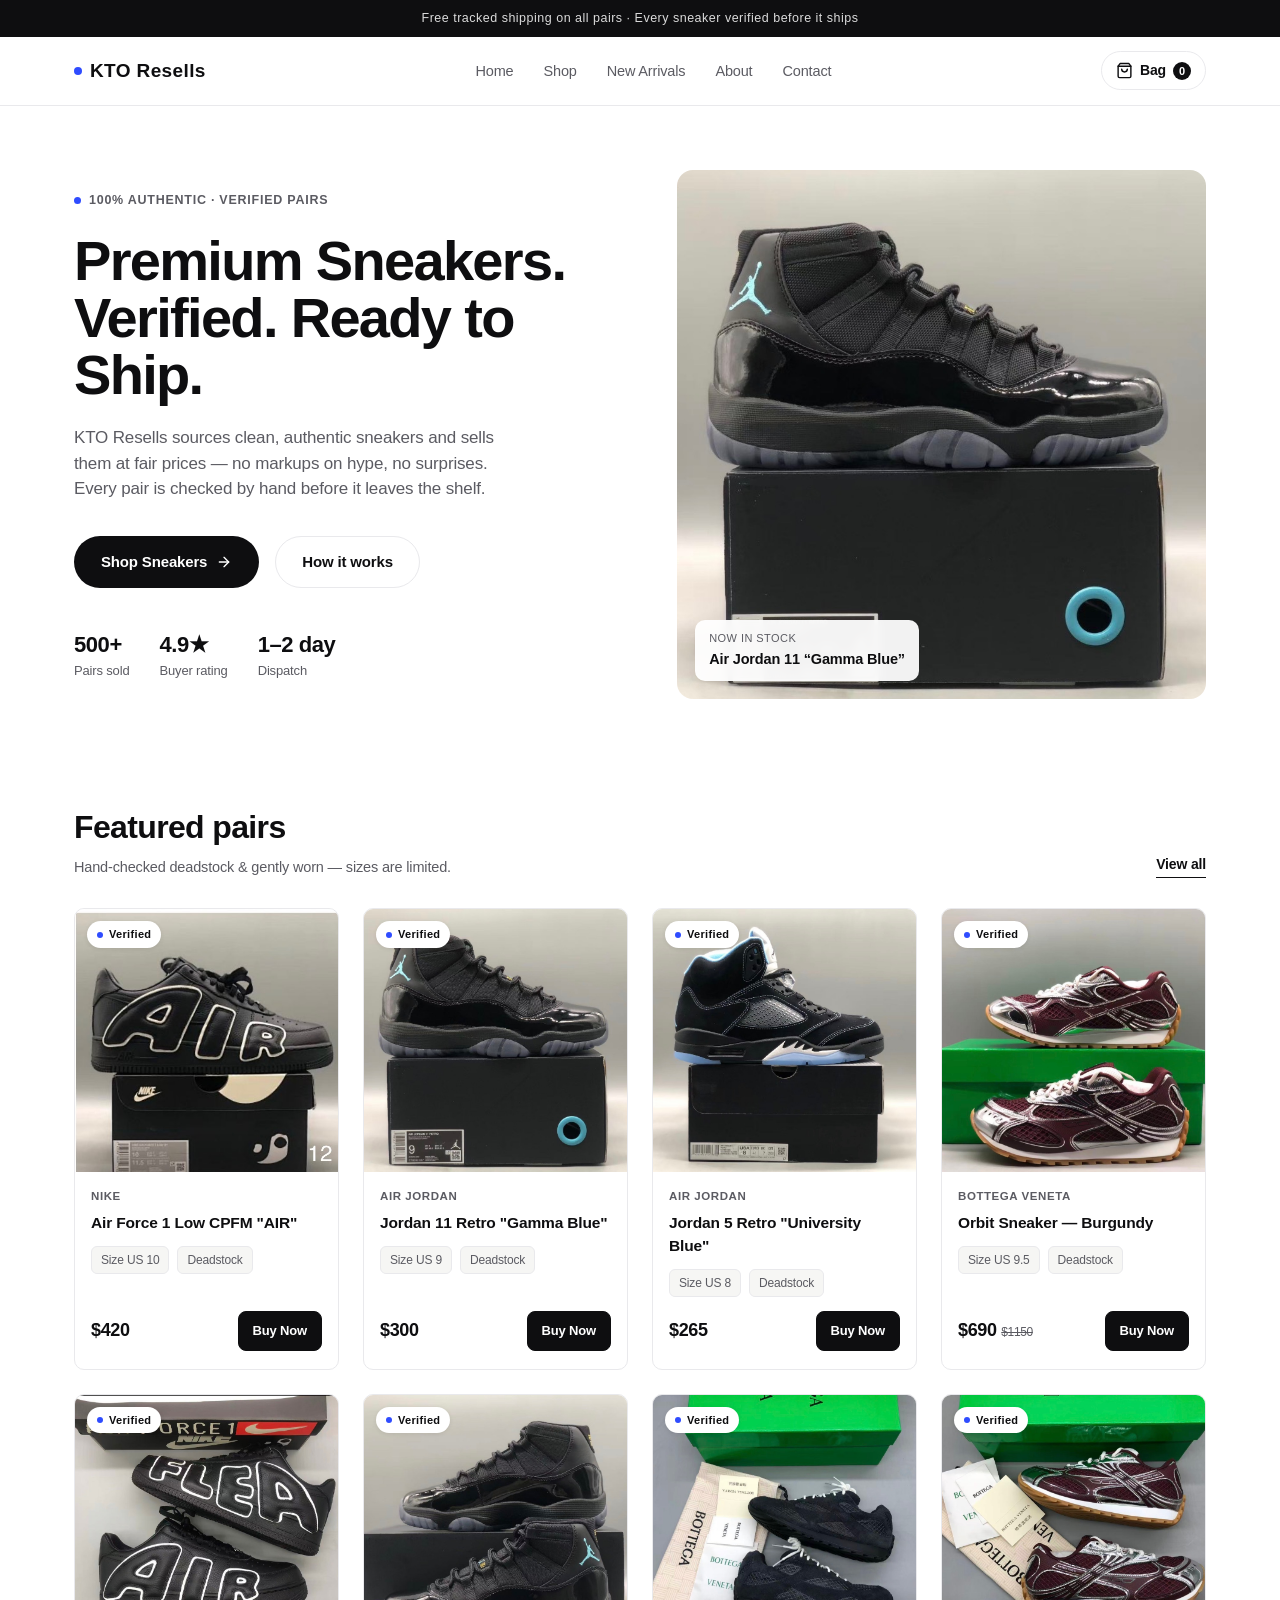
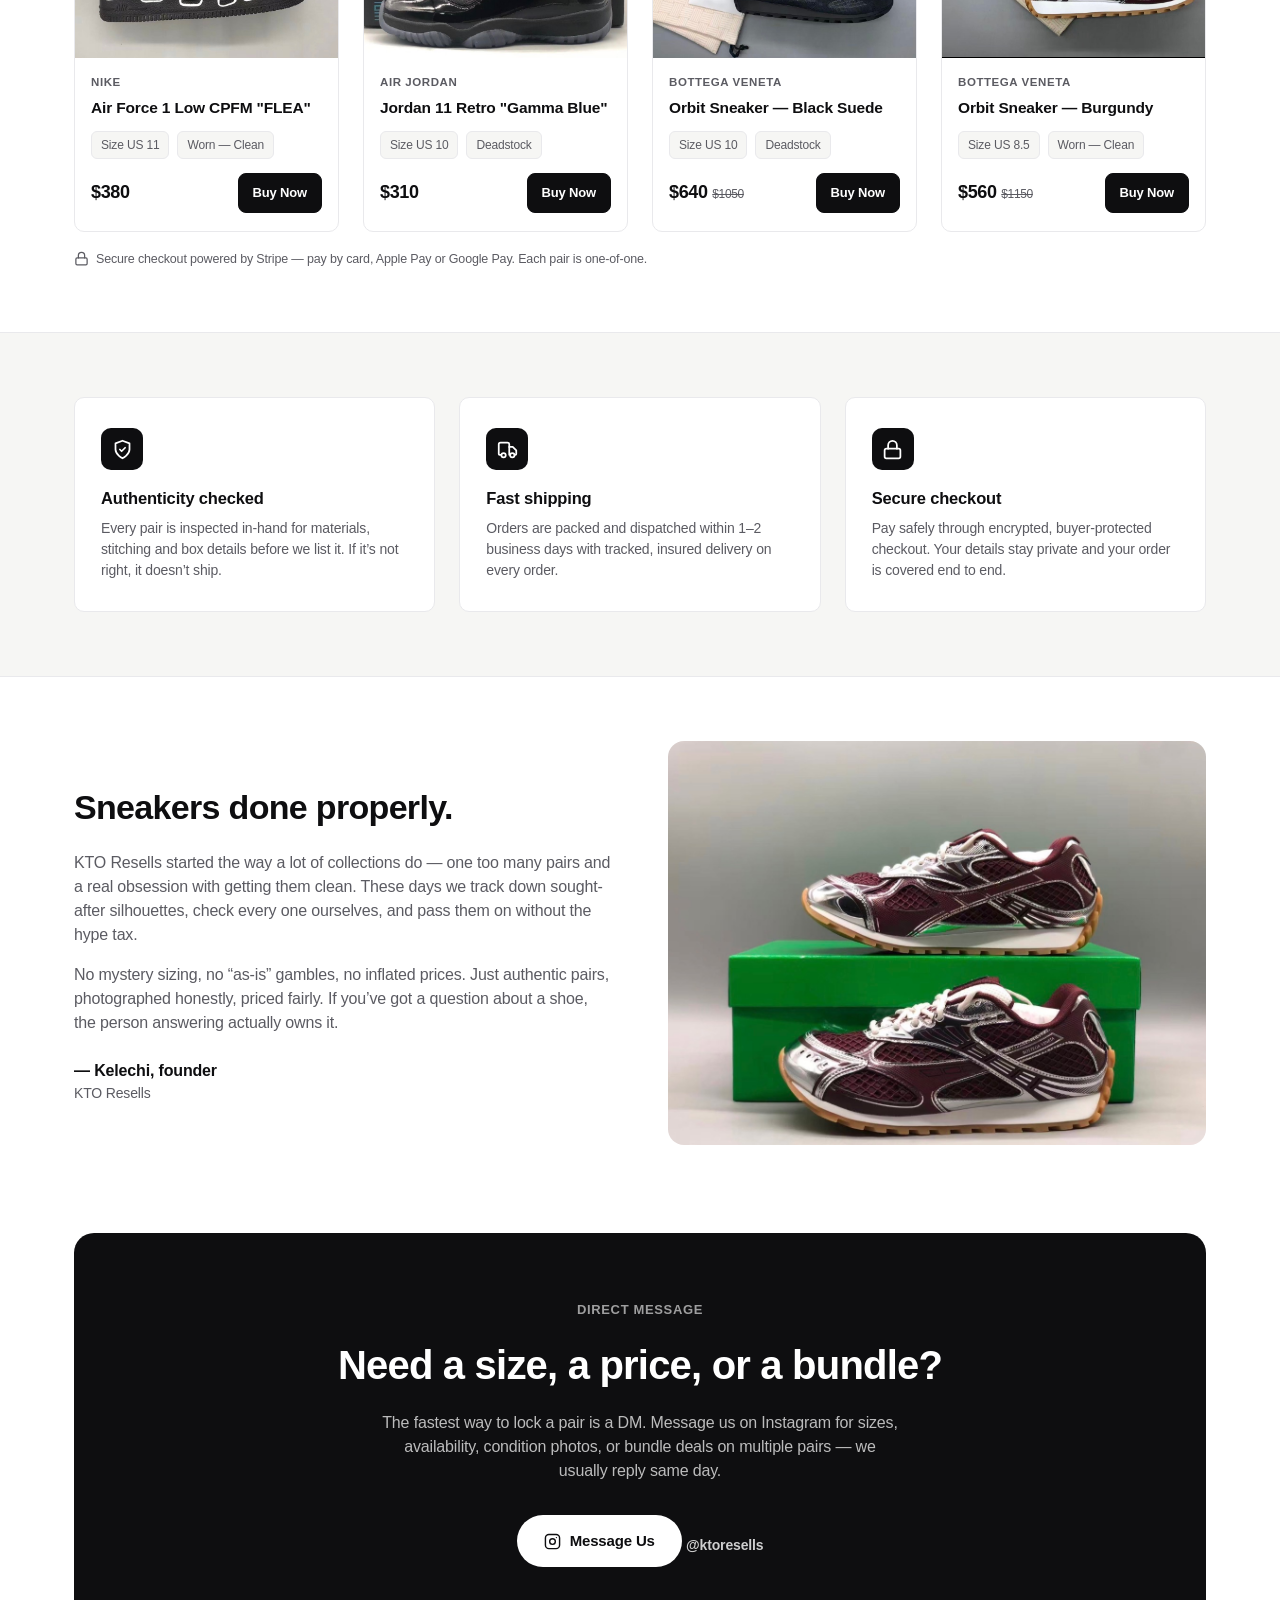
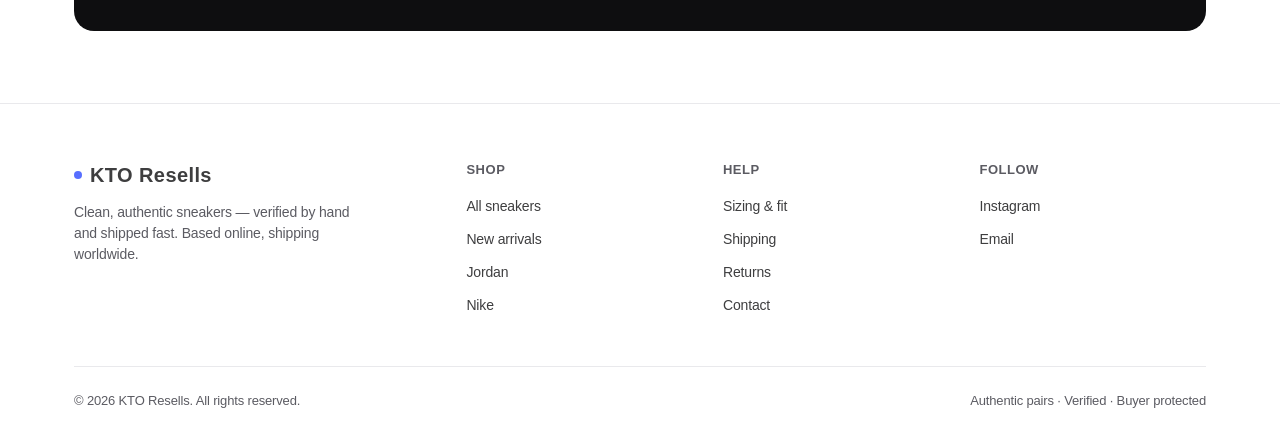
==== index.html @ 17234576 "KTO Resells storefront with Stripe checkout Co-Authored-By: Claude Opus 4.8 <noreply@anthropic.com>" ====
<!DOCTYPE html>
<html lang="en">
<head>
<meta charset="UTF-8" />
<meta name="viewport" content="width=device-width, initial-scale=1.0" />
<title>KTO Resells — Premium Sneakers. Verified. Ready to Ship.</title>
<meta name="description" content="KTO Resells sells clean, authentic sneakers at fair prices. Every pair verified and ready to ship." />

<style>
/* ============================================================
   KTO RESELLS — single-file store mockup
   Palette: near-black / white / warm gray + one accent
   Edit the CSS variables below to retune the whole site.
   ============================================================ */
:root{
  --ink:#0e0e10;          /* primary text / buttons */
  --ink-soft:#5b5b62;     /* secondary text */
  --line:#e9e9ec;         /* hairline borders */
  --bg:#ffffff;           /* page background */
  --bg-alt:#f6f6f4;       /* sections / cards */
  --accent:#2f4cff;       /* small accent — links, badge dot */
  --radius:10px;
  --maxw:1180px;
  --shadow:0 1px 2px rgba(16,16,18,.05), 0 12px 30px rgba(16,16,18,.06);
  font-family:-apple-system,BlinkMacSystemFont,"Segoe UI",Roboto,Helvetica,Arial,"Apple Color Emoji",sans-serif;
}

*{box-sizing:border-box;margin:0;padding:0}
html{scroll-behavior:smooth}
body{background:var(--bg);color:var(--ink);line-height:1.5;-webkit-font-smoothing:antialiased;letter-spacing:-.01em}
img{display:block;max-width:100%}
a{color:inherit;text-decoration:none}
.wrap{max-width:var(--maxw);margin:0 auto;padding:0 24px}

/* ---------- Announcement bar ---------- */
.announce{background:var(--ink);color:#fff;font-size:12.5px;letter-spacing:.04em;text-align:center;padding:9px 16px}
.announce span{opacity:.85}

/* ---------- Header / Nav ---------- */
header{position:sticky;top:0;z-index:50;background:rgba(255,255,255,.86);backdrop-filter:saturate(140%) blur(10px);border-bottom:1px solid var(--line)}
.nav{display:flex;align-items:center;justify-content:space-between;height:68px}
.brand{font-weight:800;font-size:19px;letter-spacing:.02em;display:flex;align-items:center;gap:8px}
.brand .dot{width:8px;height:8px;border-radius:50%;background:var(--accent);display:inline-block}
.nav-links{display:flex;gap:30px;list-style:none}
.nav-links a{font-size:14.5px;color:var(--ink-soft);font-weight:500;transition:color .15s}
.nav-links a:hover{color:var(--ink)}
.nav-right{display:flex;align-items:center;gap:18px}
.bag{display:flex;align-items:center;gap:7px;font-size:14px;font-weight:600;border:1px solid var(--line);padding:8px 14px;border-radius:999px;transition:border-color .15s,transform .15s}
.bag:hover{border-color:var(--ink);transform:translateY(-1px)}
.bag svg{width:17px;height:17px}
.bag .count{background:var(--ink);color:#fff;font-size:11px;font-weight:700;border-radius:999px;min-width:18px;height:18px;display:inline-flex;align-items:center;justify-content:center;padding:0 5px}
.menu-btn{display:none;background:none;border:none;cursor:pointer;padding:6px}
.menu-btn span{display:block;width:22px;height:2px;background:var(--ink);margin:4px 0;transition:.2s}

/* mobile nav drawer */
.mobile-nav{display:none;border-bottom:1px solid var(--line);background:#fff}
.mobile-nav a{display:block;padding:15px 24px;font-size:16px;border-top:1px solid var(--line);color:var(--ink)}
.mobile-nav.open{display:block}

/* ---------- Hero ---------- */
.hero{display:grid;grid-template-columns:1.05fr 1fr;gap:48px;align-items:center;padding:72px 0 80px}
.hero-eyebrow{display:inline-flex;align-items:center;gap:8px;font-size:12.5px;font-weight:600;letter-spacing:.06em;text-transform:uppercase;color:var(--ink-soft);margin-bottom:22px}
.hero-eyebrow .dot{width:7px;height:7px;border-radius:50%;background:var(--accent)}
.hero h1{font-size:clamp(34px,4.6vw,56px);line-height:1.02;font-weight:800;letter-spacing:-.03em}
.hero p{color:var(--ink-soft);font-size:17px;max-width:440px;margin:22px 0 34px}
.hero-cta{display:flex;align-items:center;gap:16px;flex-wrap:wrap}
.btn{display:inline-flex;align-items:center;gap:9px;font-weight:600;font-size:15px;padding:14px 26px;border-radius:999px;cursor:pointer;border:1px solid transparent;transition:transform .15s,background .15s,border-color .15s}
.btn-primary{background:var(--ink);color:#fff}
.btn-primary:hover{transform:translateY(-2px);background:#26262b}
.btn-ghost{border-color:var(--line);color:var(--ink)}
.btn-ghost:hover{border-color:var(--ink)}
.hero-meta{display:flex;gap:30px;margin-top:40px}
.hero-meta div{font-size:13px;color:var(--ink-soft)}
.hero-meta strong{display:block;font-size:22px;color:var(--ink);font-weight:800;letter-spacing:-.02em}
.hero-img{position:relative;border-radius:16px;overflow:hidden;background:var(--bg-alt);aspect-ratio:1/1}
.hero-img img{width:100%;height:100%;object-fit:cover}
.hero-tag{position:absolute;left:18px;bottom:18px;background:rgba(255,255,255,.94);backdrop-filter:blur(4px);padding:10px 14px;border-radius:10px;box-shadow:var(--shadow)}
.hero-tag small{display:block;font-size:11px;color:var(--ink-soft);letter-spacing:.04em;text-transform:uppercase}
.hero-tag b{font-size:14.5px}

/* ---------- Section heading ---------- */
.sec-head{display:flex;align-items:flex-end;justify-content:space-between;margin-bottom:30px;gap:20px}
.sec-head h2{font-size:clamp(24px,3vw,32px);font-weight:800;letter-spacing:-.02em}
.sec-head p{color:var(--ink-soft);font-size:14.5px;margin-top:6px}
.sec-head a{font-size:14px;font-weight:600;color:var(--ink);border-bottom:1.5px solid var(--ink);padding-bottom:2px;white-space:nowrap}
section{padding:64px 0}

/* ---------- Product grid ---------- */
.grid{display:grid;grid-template-columns:repeat(4,1fr);gap:24px}
.card{background:#fff;border:1px solid var(--line);border-radius:var(--radius);overflow:hidden;display:flex;flex-direction:column;transition:transform .2s,box-shadow .2s,border-color .2s}
.card:hover{transform:translateY(-4px);box-shadow:var(--shadow);border-color:#dcdce0}
.card-img{position:relative;aspect-ratio:1/1;background:var(--bg-alt);overflow:hidden}
.card-img img{width:100%;height:100%;object-fit:cover;transition:transform .4s ease}
.card:hover .card-img img{transform:scale(1.04)}
.badge{position:absolute;top:12px;left:12px;background:#fff;font-size:11px;font-weight:700;letter-spacing:.03em;padding:5px 10px;border-radius:999px;box-shadow:0 1px 4px rgba(0,0,0,.08)}
.badge.verified{display:flex;align-items:center;gap:6px}
.badge.verified::before{content:"";width:6px;height:6px;border-radius:50%;background:var(--accent)}
.card-body{padding:16px 16px 18px;display:flex;flex-direction:column;flex:1}
.card-brand{font-size:11.5px;letter-spacing:.05em;text-transform:uppercase;color:var(--ink-soft);font-weight:600}
.card-name{font-size:15.5px;font-weight:700;margin:5px 0 12px;letter-spacing:-.01em}
.card-specs{display:flex;gap:8px;margin-bottom:14px;flex-wrap:wrap}
.chip{font-size:12px;color:var(--ink-soft);background:var(--bg-alt);border:1px solid var(--line);padding:4px 9px;border-radius:6px}
.card-foot{margin-top:auto;display:flex;align-items:center;justify-content:space-between;gap:10px}
.price{font-size:18px;font-weight:800;letter-spacing:-.02em}
.price small{font-size:12px;font-weight:500;color:var(--ink-soft)}
.view{font-size:13px;font-weight:600;border:1px solid var(--line);padding:9px 14px;border-radius:8px;transition:background .15s,color .15s,border-color .15s;white-space:nowrap;cursor:pointer}
.buy-btn{background:var(--ink);color:#fff;border-color:var(--ink)}
.buy-btn:hover{background:#26262b}
.sold-btn{color:var(--ink-soft);background:var(--bg-alt);cursor:not-allowed}
.card.is-sold .card-img img{opacity:.55;filter:grayscale(.3)}
.badge.sold-badge{background:var(--ink);color:#fff}
.checkout-note{display:flex;align-items:center;gap:7px;font-size:12.5px;color:var(--ink-soft);margin-top:18px}
.checkout-note svg{width:15px;height:15px;flex:none}

/* ---------- Trust ---------- */
.trust{background:var(--bg-alt);border-top:1px solid var(--line);border-bottom:1px solid var(--line)}
.trust-grid{display:grid;grid-template-columns:repeat(3,1fr);gap:24px}
.trust-card{background:#fff;border:1px solid var(--line);border-radius:var(--radius);padding:30px 26px}
.trust-card .ic{width:42px;height:42px;border-radius:10px;background:var(--ink);color:#fff;display:flex;align-items:center;justify-content:center;margin-bottom:16px}
.trust-card .ic svg{width:21px;height:21px}
.trust-card h3{font-size:16.5px;font-weight:700;margin-bottom:7px}
.trust-card p{font-size:14px;color:var(--ink-soft)}

/* ---------- About ---------- */
.about{display:grid;grid-template-columns:1fr 1fr;gap:56px;align-items:center}
.about-img{border-radius:16px;overflow:hidden;aspect-ratio:4/3;background:var(--bg-alt)}
.about-img img{width:100%;height:100%;object-fit:cover}
.about h2{font-size:clamp(24px,3vw,34px);font-weight:800;letter-spacing:-.02em;margin-bottom:18px}
.about p{color:var(--ink-soft);font-size:16px;margin-bottom:16px}
.about .sig{font-weight:700;color:var(--ink);margin-top:24px}
.about .sig span{display:block;font-weight:500;color:var(--ink-soft);font-size:14px}

/* ---------- Contact / IG ---------- */
.contact{background:var(--ink);color:#fff;border-radius:20px;padding:clamp(36px,5vw,64px);text-align:center;margin:0 auto;max-width:var(--maxw)}
.contact .ig{font-size:13px;letter-spacing:.05em;text-transform:uppercase;color:rgba(255,255,255,.6);font-weight:600}
.contact h2{font-size:clamp(26px,3.5vw,40px);font-weight:800;letter-spacing:-.02em;margin:14px 0 16px}
.contact p{color:rgba(255,255,255,.72);max-width:520px;margin:0 auto 30px;font-size:16px}
.contact .btn-light{background:#fff;color:var(--ink)}
.contact .btn-light:hover{transform:translateY(-2px);background:#f0f0f0}
.contact .handle{display:inline-block;margin-top:22px;font-size:14px;color:rgba(255,255,255,.8);font-weight:600}

/* ---------- Footer ---------- */
footer{border-top:1px solid var(--line);padding:56px 0 36px;margin-top:8px}
.foot-grid{display:grid;grid-template-columns:1.6fr 1fr 1fr 1fr;gap:30px}
.foot-grid h4{font-size:13px;letter-spacing:.04em;text-transform:uppercase;color:var(--ink-soft);margin-bottom:14px;font-weight:600}
.foot-grid ul{list-style:none}
.foot-grid li{margin-bottom:9px}
.foot-grid a{font-size:14px;color:var(--ink);opacity:.8;transition:opacity .15s}
.foot-grid a:hover{opacity:1}
.foot-brand .brand{font-size:20px;margin-bottom:12px}
.foot-brand p{font-size:14px;color:var(--ink-soft);max-width:300px}
.foot-bottom{display:flex;justify-content:space-between;align-items:center;border-top:1px solid var(--line);margin-top:40px;padding-top:24px;flex-wrap:wrap;gap:12px}
.foot-bottom p{font-size:13px;color:var(--ink-soft)}

/* ---------- Responsive ---------- */
@media(max-width:1000px){
  .grid{grid-template-columns:repeat(3,1fr)}
  .foot-grid{grid-template-columns:1fr 1fr}
  .foot-brand{grid-column:1/-1}
}
@media(max-width:860px){
  .nav-links{display:none}
  .menu-btn{display:block}
  .hero{grid-template-columns:1fr;gap:36px;padding:48px 0 56px}
  .hero-img{order:-1}
  .about{grid-template-columns:1fr;gap:30px}
  .about-img{order:-1}
}
@media(max-width:680px){
  .grid{grid-template-columns:repeat(2,1fr);gap:16px}
  .trust-grid{grid-template-columns:1fr}
  .card-body{padding:13px 13px 15px}
  .card-name{font-size:14px}
  .view{padding:8px 11px;font-size:12px}
  .bag span.label{display:none}
  section{padding:48px 0}
  .hero-meta{gap:20px}
}
@media(max-width:420px){
  .grid{grid-template-columns:1fr}
}
</style>
</head>

<body>

<!-- ============ ANNOUNCEMENT ============ -->
<div class="announce"><span>Free tracked shipping on all pairs · Every sneaker verified before it ships</span></div>

<!-- ============ HEADER ============ -->
<header>
  <div class="wrap nav">
    <a href="#" class="brand"><span class="dot"></span>KTO Resells</a>

    <ul class="nav-links">
      <li><a href="#">Home</a></li>
      <li><a href="#shop">Shop</a></li>
      <li><a href="#shop">New Arrivals</a></li>
      <li><a href="#about">About</a></li>
      <li><a href="#contact">Contact</a></li>
    </ul>

    <div class="nav-right">
      <a href="#" class="bag" aria-label="Bag">
        <svg viewBox="0 0 24 24" fill="none" stroke="currentColor" stroke-width="2" stroke-linecap="round" stroke-linejoin="round"><path d="M6 2 3 6v14a2 2 0 0 0 2 2h14a2 2 0 0 0 2-2V6l-3-4z"/><path d="M3 6h18"/><path d="M16 10a4 4 0 0 1-8 0"/></svg>
        <span class="label">Bag</span>
        <span class="count">0</span>
      </a>
      <button class="menu-btn" id="menuBtn" aria-label="Menu"><span></span><span></span><span></span></button>
    </div>
  </div>

  <!-- mobile drawer -->
  <nav class="mobile-nav" id="mobileNav">
    <a href="#">Home</a>
    <a href="#shop">Shop</a>
    <a href="#shop">New Arrivals</a>
    <a href="#about">About</a>
    <a href="#contact">Contact</a>
  </nav>
</header>

<!-- ============ HERO ============ -->
<div class="wrap">
  <section class="hero" style="padding-top:64px">
    <div>
      <span class="hero-eyebrow"><span class="dot"></span>100% Authentic · Verified Pairs</span>
      <h1>Premium Sneakers.<br>Verified. Ready to Ship.</h1>
      <p>KTO Resells sources clean, authentic sneakers and sells them at fair prices — no markups on hype, no surprises. Every pair is checked by hand before it leaves the shelf.</p>
      <div class="hero-cta">
        <a href="#shop" class="btn btn-primary">Shop Sneakers
          <svg viewBox="0 0 24 24" width="16" height="16" fill="none" stroke="currentColor" stroke-width="2" stroke-linecap="round" stroke-linejoin="round"><path d="M5 12h14"/><path d="m12 5 7 7-7 7"/></svg>
        </a>
        <a href="#about" class="btn btn-ghost">How it works</a>
      </div>
      <div class="hero-meta">
        <div><strong>500+</strong>Pairs sold</div>
        <div><strong>4.9★</strong>Buyer rating</div>
        <div><strong>1–2 day</strong>Dispatch</div>
      </div>
    </div>

    <!-- HERO IMAGE — swap the src to feature any pair -->
    <div class="hero-img">
      <img src="photos/IMG_6994.jpeg" alt="Air Jordan 11 Retro Gamma Blue" />
      <div class="hero-tag">
        <small>Now in stock</small>
        <b>Air Jordan 11 “Gamma Blue”</b>
      </div>
    </div>
  </section>
</div>

<!-- ============ SHOP GRID ============ -->
<div class="wrap" id="shop">
  <section style="padding-top:24px">
    <div class="sec-head">
      <div>
        <h2>Featured pairs</h2>
        <p>Hand-checked deadstock & gently worn — sizes are limited.</p>
      </div>
      <a href="#shop">View all</a>
    </div>

    <!-- Cards are generated from the PRODUCTS array in the script below.
         To edit names, sizes, prices or images, just change that array. -->
    <div class="grid" id="grid"></div>

    <div class="checkout-note">
      <svg viewBox="0 0 24 24" fill="none" stroke="currentColor" stroke-width="2" stroke-linecap="round" stroke-linejoin="round"><rect x="3" y="11" width="18" height="11" rx="2"/><path d="M7 11V7a5 5 0 0 1 10 0v4"/></svg>
      Secure checkout powered by Stripe — pay by card, Apple&nbsp;Pay or Google&nbsp;Pay. Each pair is one-of-one.
    </div>
  </section>
</div>

<!-- ============ TRUST ============ -->
<section class="trust">
  <div class="wrap">
    <div class="trust-grid">
      <div class="trust-card">
        <div class="ic"><svg viewBox="0 0 24 24" fill="none" stroke="currentColor" stroke-width="2" stroke-linecap="round" stroke-linejoin="round"><path d="M12 22s8-4 8-10V5l-8-3-8 3v7c0 6 8 10 8 10z"/><path d="m9 12 2 2 4-4"/></svg></div>
        <h3>Authenticity checked</h3>
        <p>Every pair is inspected in-hand for materials, stitching and box details before we list it. If it’s not right, it doesn’t ship.</p>
      </div>
      <div class="trust-card">
        <div class="ic"><svg viewBox="0 0 24 24" fill="none" stroke="currentColor" stroke-width="2" stroke-linecap="round" stroke-linejoin="round"><path d="M14 18V6a2 2 0 0 0-2-2H4a2 2 0 0 0-2 2v11a1 1 0 0 0 1 1h2"/><path d="M14 9h4l4 4v4a1 1 0 0 1-1 1h-1"/><circle cx="7.5" cy="18.5" r="2.5"/><circle cx="17.5" cy="18.5" r="2.5"/></svg></div>
        <h3>Fast shipping</h3>
        <p>Orders are packed and dispatched within 1–2 business days with tracked, insured delivery on every order.</p>
      </div>
      <div class="trust-card">
        <div class="ic"><svg viewBox="0 0 24 24" fill="none" stroke="currentColor" stroke-width="2" stroke-linecap="round" stroke-linejoin="round"><rect x="3" y="11" width="18" height="11" rx="2"/><path d="M7 11V7a5 5 0 0 1 10 0v4"/></svg></div>
        <h3>Secure checkout</h3>
        <p>Pay safely through encrypted, buyer-protected checkout. Your details stay private and your order is covered end to end.</p>
      </div>
    </div>
  </div>
</section>

<!-- ============ ABOUT ============ -->
<div class="wrap">
  <section class="about" id="about">
    <div>
      <h2>Sneakers done properly.</h2>
      <p>KTO Resells started the way a lot of collections do — one too many pairs and a real obsession with getting them clean. These days we track down sought-after silhouettes, check every one ourselves, and pass them on without the hype tax.</p>
      <p>No mystery sizing, no “as-is” gambles, no inflated prices. Just authentic pairs, photographed honestly, priced fairly. If you’ve got a question about a shoe, the person answering actually owns it.</p>
      <div class="sig">— Kelechi, founder<span>KTO Resells</span></div>
    </div>
    <!-- ABOUT IMAGE — swap src to change -->
    <div class="about-img">
      <img src="photos/IMG_7005.jpeg" alt="Bottega Veneta Orbit sneaker" />
    </div>
  </section>
</div>

<!-- ============ CONTACT / INSTAGRAM ============ -->
<div class="wrap">
  <section id="contact" style="padding-top:24px">
    <div class="contact">
      <span class="ig">Direct message</span>
      <h2>Need a size, a price, or a bundle?</h2>
      <p>The fastest way to lock a pair is a DM. Message us on Instagram for sizes, availability, condition photos, or bundle deals on multiple pairs — we usually reply same day.</p>
      <a href="https://instagram.com/ktoresells" target="_blank" rel="noopener" class="btn btn-light">
        <svg viewBox="0 0 24 24" width="17" height="17" fill="none" stroke="currentColor" stroke-width="2" stroke-linecap="round" stroke-linejoin="round"><rect x="2" y="2" width="20" height="20" rx="5"/><circle cx="12" cy="12" r="4"/><circle cx="17.5" cy="6.5" r="1" fill="currentColor" stroke="none"/></svg>
        Message Us
      </a>
      <a href="https://instagram.com/ktoresells" target="_blank" rel="noopener" class="handle">@ktoresells</a>
    </div>
  </section>
</div>

<!-- ============ FOOTER ============ -->
<footer>
  <div class="wrap">
    <div class="foot-grid">
      <div class="foot-brand">
        <a href="#" class="brand"><span class="dot"></span>KTO Resells</a>
        <p>Clean, authentic sneakers — verified by hand and shipped fast. Based online, shipping worldwide.</p>
      </div>
      <div>
        <h4>Shop</h4>
        <ul>
          <li><a href="#shop">All sneakers</a></li>
          <li><a href="#shop">New arrivals</a></li>
          <li><a href="#shop">Jordan</a></li>
          <li><a href="#shop">Nike</a></li>
        </ul>
      </div>
      <div>
        <h4>Help</h4>
        <ul>
          <li><a href="#contact">Sizing &amp; fit</a></li>
          <li><a href="#contact">Shipping</a></li>
          <li><a href="#contact">Returns</a></li>
          <li><a href="#contact">Contact</a></li>
        </ul>
      </div>
      <div>
        <h4>Follow</h4>
        <ul>
          <li><a href="https://instagram.com/ktoresells" target="_blank" rel="noopener">Instagram</a></li>
          <li><a href="#contact">Email</a></li>
        </ul>
      </div>
    </div>
    <div class="foot-bottom">
      <p>© <span id="year"></span> KTO Resells. All rights reserved.</p>
      <p>Authentic pairs · Verified · Buyer protected</p>
    </div>
  </div>
</footer>

<script>
/* ============================================================
   PRODUCTS — edit this list to change the shop.
   img:   path to the photo (files live in /photos)
   brand: small label above the name
   name:  product title
   size:  US size string
   cond:  condition label
   price: number (rendered with $ + retail strikethrough if set)
   was:   optional original/retail price for the strikethrough
   badge: optional corner badge text ("verified" gets the dot)
   buy:   Stripe Payment Link URL for this exact pair  ← see below
   sold:  set true to mark a pair as sold out

   ───────────────────────────────────────────────────────────
   HOW TO MAKE A PAIR ACTUALLY BUYABLE (Stripe — no server):
   1. Make a free account at https://dashboard.stripe.com
   2. Go to  Product catalog → Payment Links → + New
   3. Add the product: name it the same as below, set the price,
      set quantity to 1 (each pair is one-of-one), upload the photo.
      Under "After payment" you can collect the shipping address.
   4. Click Create link, copy the https://buy.stripe.com/... URL
   5. Paste it into the matching `buy:` field below.
   That's it — "Buy Now" sends the customer to Stripe's secure
   hosted checkout (cards + Apple/Google Pay). Until you add a
   link, "Buy Now" falls back to DM-to-buy on Instagram.
   ───────────────────────────────────────────────────────────
   ============================================================ */
const PRODUCTS = [
  { img:"photos/IMG_6990.jpeg", brand:"Nike",            name:'Air Force 1 Low CPFM "AIR"',      size:"US 10",  cond:"Deadstock",     price:420, was:null, badge:"verified", buy:"", sold:false },
  { img:"photos/IMG_6994.jpeg", brand:"Air Jordan",      name:'Jordan 11 Retro "Gamma Blue"',    size:"US 9",   cond:"Deadstock",     price:300, was:null, badge:"verified", buy:"", sold:false },
  { img:"photos/IMG_7002.jpeg", brand:"Air Jordan",      name:'Jordan 5 Retro "University Blue"',size:"US 8",   cond:"Deadstock",     price:265, was:null, badge:"verified", buy:"", sold:false },
  { img:"photos/IMG_7005.jpeg", brand:"Bottega Veneta",  name:"Orbit Sneaker — Burgundy",        size:"US 9.5", cond:"Deadstock",     price:690, was:1150, badge:"verified", buy:"", sold:false },
  { img:"photos/IMG_7011.jpeg", brand:"Nike",            name:'Air Force 1 Low CPFM "FLEA"',     size:"US 11",  cond:"Worn — Clean",  price:380, was:null, badge:"verified", buy:"", sold:false },
  { img:"photos/IMG_6995.jpeg", brand:"Air Jordan",      name:'Jordan 11 Retro "Gamma Blue"',    size:"US 10",  cond:"Deadstock",     price:310, was:null, badge:"verified", buy:"", sold:false },
  { img:"photos/IMG_7009.jpeg", brand:"Bottega Veneta",  name:"Orbit Sneaker — Black Suede",     size:"US 10",  cond:"Deadstock",     price:640, was:1050, badge:"verified", buy:"", sold:false },
  { img:"photos/IMG_7008.jpeg", brand:"Bottega Veneta",  name:"Orbit Sneaker — Burgundy",        size:"US 8.5", cond:"Worn — Clean",  price:560, was:1150, badge:"verified", buy:"", sold:false },
];

/* Instagram fallback used when a pair has no Stripe link yet */
const IG_DM = "https://instagram.com/ktoresells";

/* ---- render cards ---- */
const grid = document.getElementById('grid');
grid.innerHTML = PRODUCTS.map(p => {
  const href = p.sold ? '' : (p.buy || IG_DM);
  const cta  = p.sold
    ? `<span class="view sold-btn">Sold</span>`
    : `<a href="${href}" class="view buy-btn"${p.buy?' target="_blank" rel="noopener"':''}>Buy Now</a>`;
  return `
  <article class="card${p.sold?' is-sold':''}">
    <div class="card-img">
      ${p.sold ? `<span class="badge sold-badge">Sold</span>`
               : (p.badge ? `<span class="badge ${p.badge==='verified'?'verified':''}">${p.badge==='verified'?'Verified':p.badge}</span>` : ``)}
      <img src="${p.img}" alt="${p.name}" loading="lazy" />
    </div>
    <div class="card-body">
      <span class="card-brand">${p.brand}</span>
      <h3 class="card-name">${p.name}</h3>
      <div class="card-specs">
        <span class="chip">Size ${p.size}</span>
        <span class="chip">${p.cond}</span>
      </div>
      <div class="card-foot">
        <span class="price">$${p.price}${p.was?` <small style="text-decoration:line-through">$${p.was}</small>`:``}</span>
        ${cta}
      </div>
    </div>
  </article>`;
}).join('');

/* ---- bag → jump to shop (real store: checkout happens per-pair) ---- */
document.querySelector('.bag').addEventListener('click', e => {
  e.preventDefault();
  document.getElementById('shop').scrollIntoView({behavior:'smooth'});
});

/* ---- mobile menu ---- */
const menuBtn = document.getElementById('menuBtn');
const mobileNav = document.getElementById('mobileNav');
menuBtn.addEventListener('click', () => mobileNav.classList.toggle('open'));
mobileNav.querySelectorAll('a').forEach(a => a.addEventListener('click', () => mobileNav.classList.remove('open')));

/* ---- year ---- */
document.getElementById('year').textContent = new Date().getFullYear();
</script>

</body>
</html>
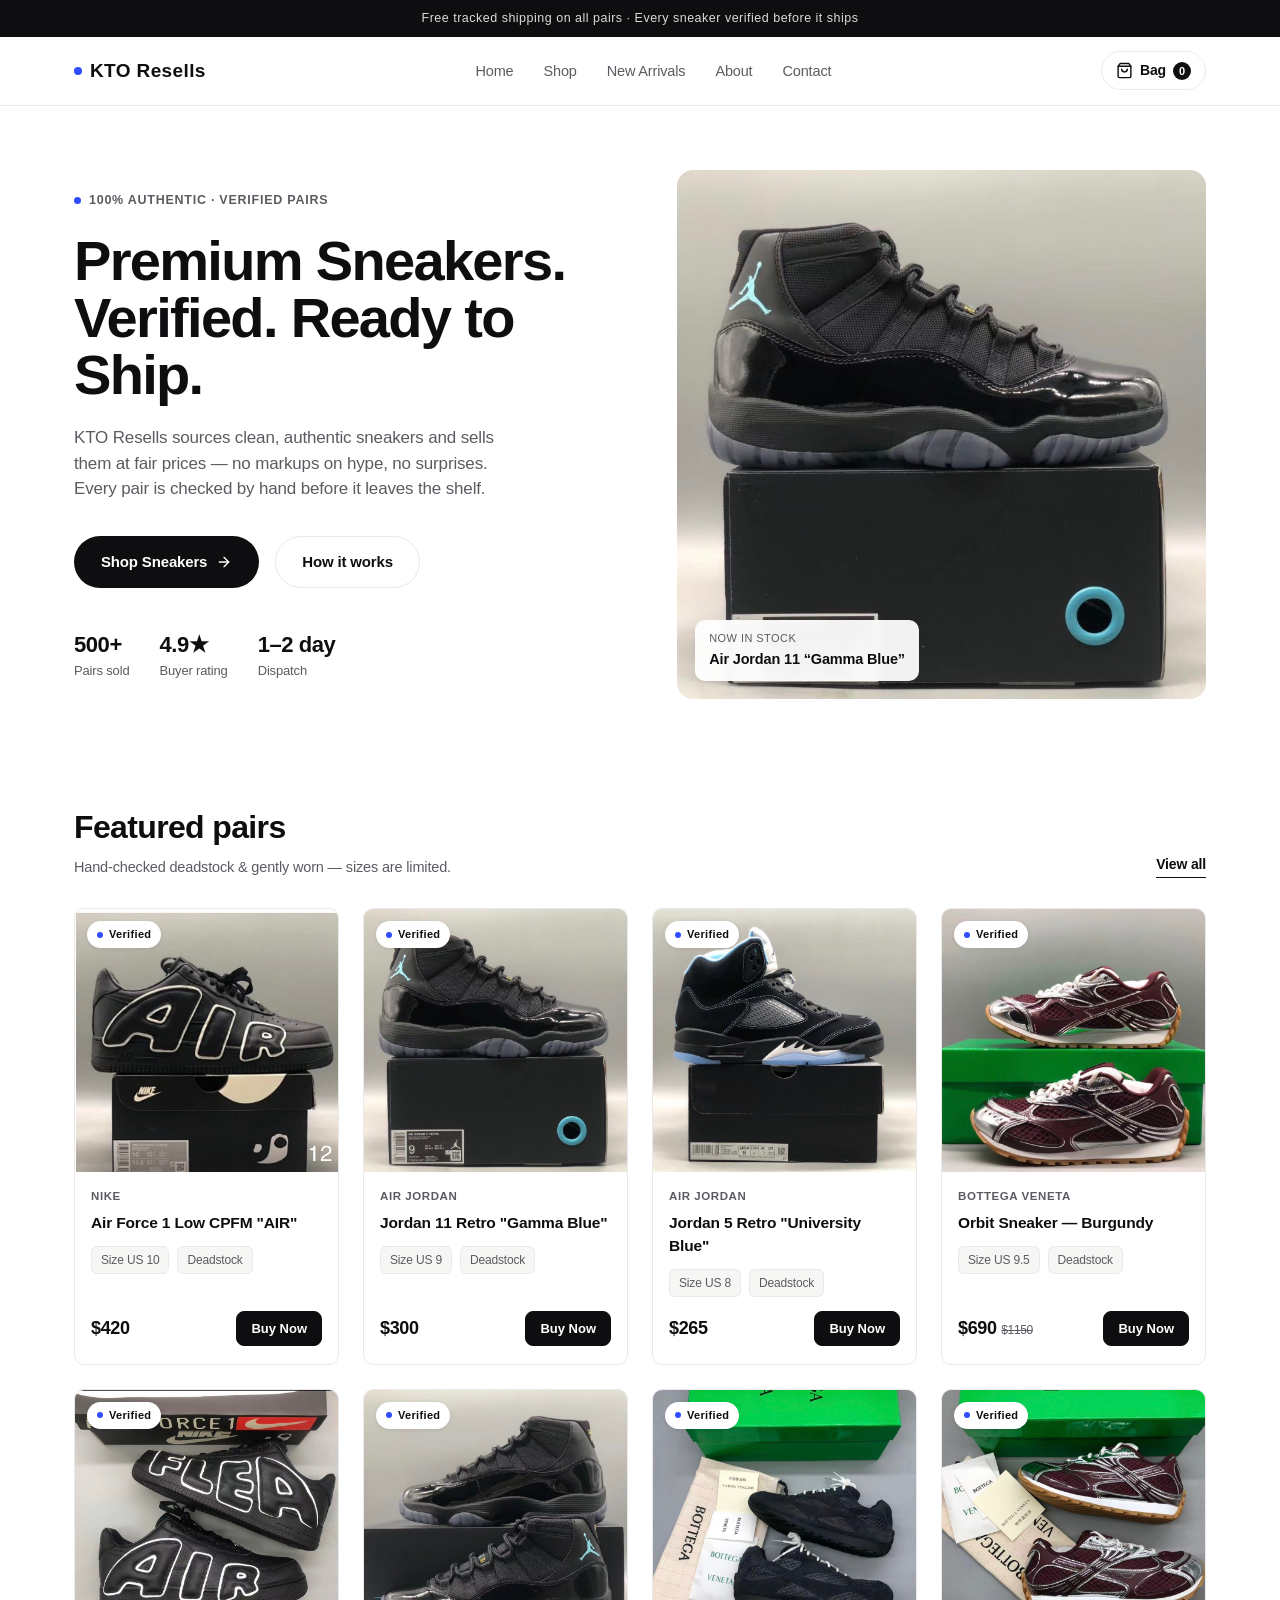
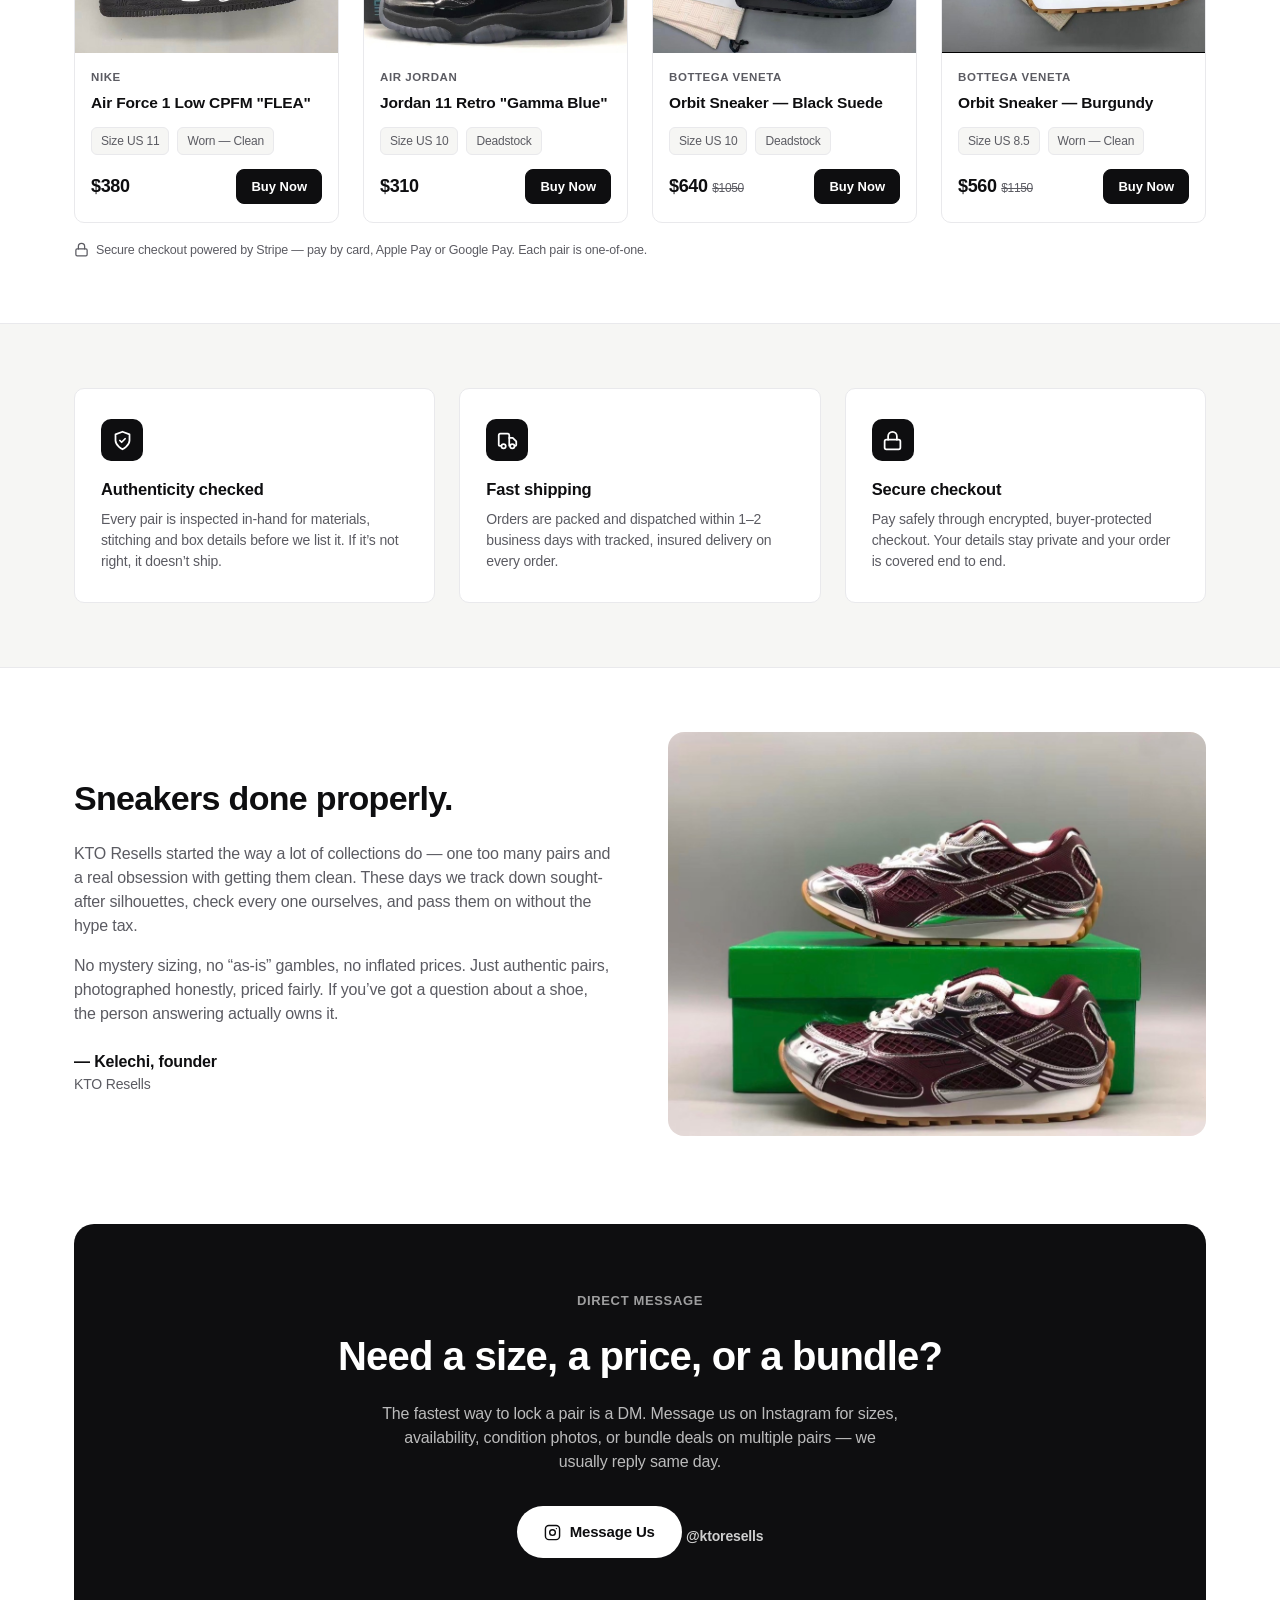
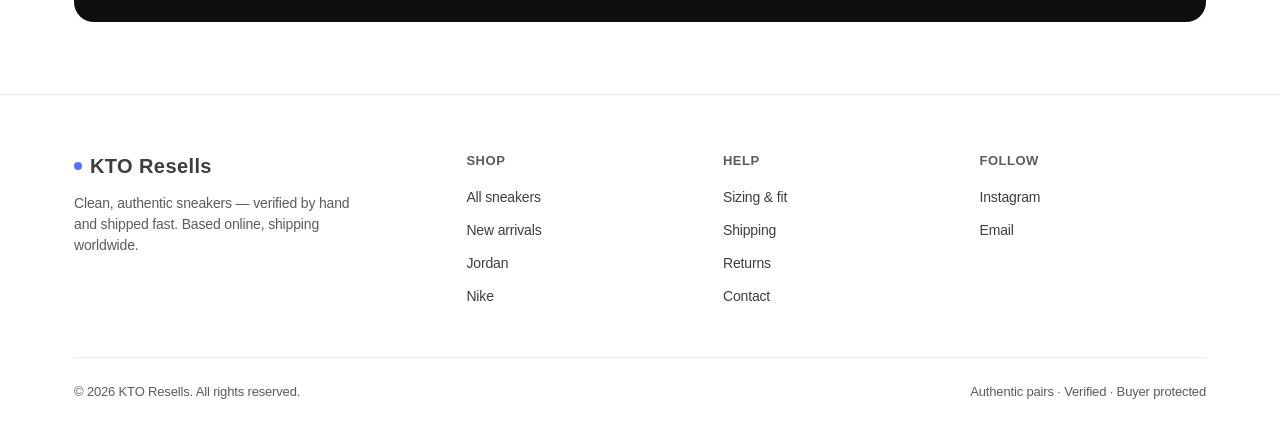
==== commit 756b8783: "Add serverless Stripe checkout via Cloudflare Worker Co-Authored-By: Claude Opus 4.8 <noreply@anthro" ====
--- a/index.html
+++ b/index.html
@@ -372,52 +372,49 @@
 <script>
 /* ============================================================
    PRODUCTS — edit this list to change the shop.
+   id:    stable code for this pair — MUST match the same id in
+          the Cloudflare Worker (worker/worker.js), which holds
+          the authoritative price. This is what makes it buyable.
    img:   path to the photo (files live in /photos)
    brand: small label above the name
    name:  product title
    size:  US size string
    cond:  condition label
-   price: number (rendered with $ + retail strikethrough if set)
+   price: number shown on the card (keep it equal to the Worker's)
    was:   optional original/retail price for the strikethrough
    badge: optional corner badge text ("verified" gets the dot)
-   buy:   Stripe Payment Link URL for this exact pair  ← see below
    sold:  set true to mark a pair as sold out
 
-   ───────────────────────────────────────────────────────────
-   HOW TO MAKE A PAIR ACTUALLY BUYABLE (Stripe — no server):
-   1. Make a free account at https://dashboard.stripe.com
-   2. Go to  Product catalog → Payment Links → + New
-   3. Add the product: name it the same as below, set the price,
-      set quantity to 1 (each pair is one-of-one), upload the photo.
-      Under "After payment" you can collect the shipping address.
-   4. Click Create link, copy the https://buy.stripe.com/... URL
-   5. Paste it into the matching `buy:` field below.
-   That's it — "Buy Now" sends the customer to Stripe's secure
-   hosted checkout (cards + Apple/Google Pay). Until you add a
-   link, "Buy Now" falls back to DM-to-buy on Instagram.
-   ───────────────────────────────────────────────────────────
+   HOW CHECKOUT WORKS:
+   Clicking "Buy Now" sends this id to the Worker, which creates a
+   secure Stripe Checkout Session and returns its URL. The secret
+   key never touches this page. To add a pair later: add it here
+   AND in worker/worker.js with the same id, then redeploy both.
    ============================================================ */
 const PRODUCTS = [
-  { img:"photos/IMG_6990.jpeg", brand:"Nike",            name:'Air Force 1 Low CPFM "AIR"',      size:"US 10",  cond:"Deadstock",     price:420, was:null, badge:"verified", buy:"", sold:false },
-  { img:"photos/IMG_6994.jpeg", brand:"Air Jordan",      name:'Jordan 11 Retro "Gamma Blue"',    size:"US 9",   cond:"Deadstock",     price:300, was:null, badge:"verified", buy:"", sold:false },
-  { img:"photos/IMG_7002.jpeg", brand:"Air Jordan",      name:'Jordan 5 Retro "University Blue"',size:"US 8",   cond:"Deadstock",     price:265, was:null, badge:"verified", buy:"", sold:false },
-  { img:"photos/IMG_7005.jpeg", brand:"Bottega Veneta",  name:"Orbit Sneaker — Burgundy",        size:"US 9.5", cond:"Deadstock",     price:690, was:1150, badge:"verified", buy:"", sold:false },
-  { img:"photos/IMG_7011.jpeg", brand:"Nike",            name:'Air Force 1 Low CPFM "FLEA"',     size:"US 11",  cond:"Worn — Clean",  price:380, was:null, badge:"verified", buy:"", sold:false },
-  { img:"photos/IMG_6995.jpeg", brand:"Air Jordan",      name:'Jordan 11 Retro "Gamma Blue"',    size:"US 10",  cond:"Deadstock",     price:310, was:null, badge:"verified", buy:"", sold:false },
-  { img:"photos/IMG_7009.jpeg", brand:"Bottega Veneta",  name:"Orbit Sneaker — Black Suede",     size:"US 10",  cond:"Deadstock",     price:640, was:1050, badge:"verified", buy:"", sold:false },
-  { img:"photos/IMG_7008.jpeg", brand:"Bottega Veneta",  name:"Orbit Sneaker — Burgundy",        size:"US 8.5", cond:"Worn — Clean",  price:560, was:1150, badge:"verified", buy:"", sold:false },
+  { id:"af1-air-10",       img:"photos/IMG_6990.jpeg", brand:"Nike",           name:'Air Force 1 Low CPFM "AIR"',      size:"US 10",  cond:"Deadstock",    price:420, was:null, badge:"verified", sold:false },
+  { id:"aj11-gamma-9",     img:"photos/IMG_6994.jpeg", brand:"Air Jordan",     name:'Jordan 11 Retro "Gamma Blue"',    size:"US 9",   cond:"Deadstock",    price:300, was:null, badge:"verified", sold:false },
+  { id:"aj5-unc-8",        img:"photos/IMG_7002.jpeg", brand:"Air Jordan",     name:'Jordan 5 Retro "University Blue"',size:"US 8",   cond:"Deadstock",    price:265, was:null, badge:"verified", sold:false },
+  { id:"bv-orbit-burg-95", img:"photos/IMG_7005.jpeg", brand:"Bottega Veneta", name:"Orbit Sneaker — Burgundy",        size:"US 9.5", cond:"Deadstock",    price:690, was:1150, badge:"verified", sold:false },
+  { id:"af1-flea-11",      img:"photos/IMG_7011.jpeg", brand:"Nike",           name:'Air Force 1 Low CPFM "FLEA"',     size:"US 11",  cond:"Worn — Clean", price:380, was:null, badge:"verified", sold:false },
+  { id:"aj11-gamma-10",    img:"photos/IMG_6995.jpeg", brand:"Air Jordan",     name:'Jordan 11 Retro "Gamma Blue"',    size:"US 10",  cond:"Deadstock",    price:310, was:null, badge:"verified", sold:false },
+  { id:"bv-orbit-black-10",img:"photos/IMG_7009.jpeg", brand:"Bottega Veneta", name:"Orbit Sneaker — Black Suede",     size:"US 10",  cond:"Deadstock",    price:640, was:1050, badge:"verified", sold:false },
+  { id:"bv-orbit-burg-85", img:"photos/IMG_7008.jpeg", brand:"Bottega Veneta", name:"Orbit Sneaker — Burgundy",        size:"US 8.5", cond:"Worn — Clean", price:560, was:1150, badge:"verified", sold:false },
 ];
 
-/* Instagram fallback used when a pair has no Stripe link yet */
+/* ── CHECKOUT CONFIG ──────────────────────────────────────────
+   Paste your deployed Cloudflare Worker URL here, e.g.
+   "https://kto-checkout.yourname.workers.dev"
+   While it's empty, Buy Now falls back to the Instagram DM.    */
+const CHECKOUT_ENDPOINT = "";
 const IG_DM = "https://instagram.com/ktoresells";
 
 /* ---- render cards ---- */
 const grid = document.getElementById('grid');
-grid.innerHTML = PRODUCTS.map(p => {
-  const href = p.sold ? '' : (p.buy || IG_DM);
-  const cta  = p.sold
+grid.innerHTML = PRODUCTS.map((p, i) => {
+  const cta = p.sold
     ? `<span class="view sold-btn">Sold</span>`
-    : `<a href="${href}" class="view buy-btn"${p.buy?' target="_blank" rel="noopener"':''}>Buy Now</a>`;
+    : `<button type="button" class="view buy-btn" data-i="${i}">Buy Now</button>`;
   return `
   <article class="card${p.sold?' is-sold':''}">
     <div class="card-img">
@@ -440,6 +437,35 @@
   </article>`;
 }).join('');
 
+/* ---- Buy Now → ask the Worker for a Stripe Checkout URL, then go ---- */
+async function checkout(btn){
+  const p = PRODUCTS[btn.dataset.i];
+  // No Worker configured yet → fall back to Instagram DM
+  if(!CHECKOUT_ENDPOINT){
+    window.open(`${IG_DM}`, "_blank", "noopener");
+    return;
+  }
+  const label = btn.textContent;
+  btn.disabled = true; btn.textContent = "…";
+  try{
+    const res = await fetch(`${CHECKOUT_ENDPOINT}/checkout`, {
+      method:"POST",
+      headers:{ "Content-Type":"application/json" },
+      body: JSON.stringify({ id: p.id })
+    });
+    const data = await res.json();
+    if(data.url){ window.location = data.url; return; }     // → Stripe hosted checkout
+    throw new Error(data.error || "Checkout unavailable");
+  }catch(err){
+    alert("Sorry — checkout couldn't start. DM @ktoresells and we'll sort it.\n\n("+err.message+")");
+    btn.disabled = false; btn.textContent = label;
+  }
+}
+grid.addEventListener("click", e => {
+  const btn = e.target.closest(".buy-btn");
+  if(btn) checkout(btn);
+});
+
 /* ---- bag → jump to shop (real store: checkout happens per-pair) ---- */
 document.querySelector('.bag').addEventListener('click', e => {
   e.preventDefault();
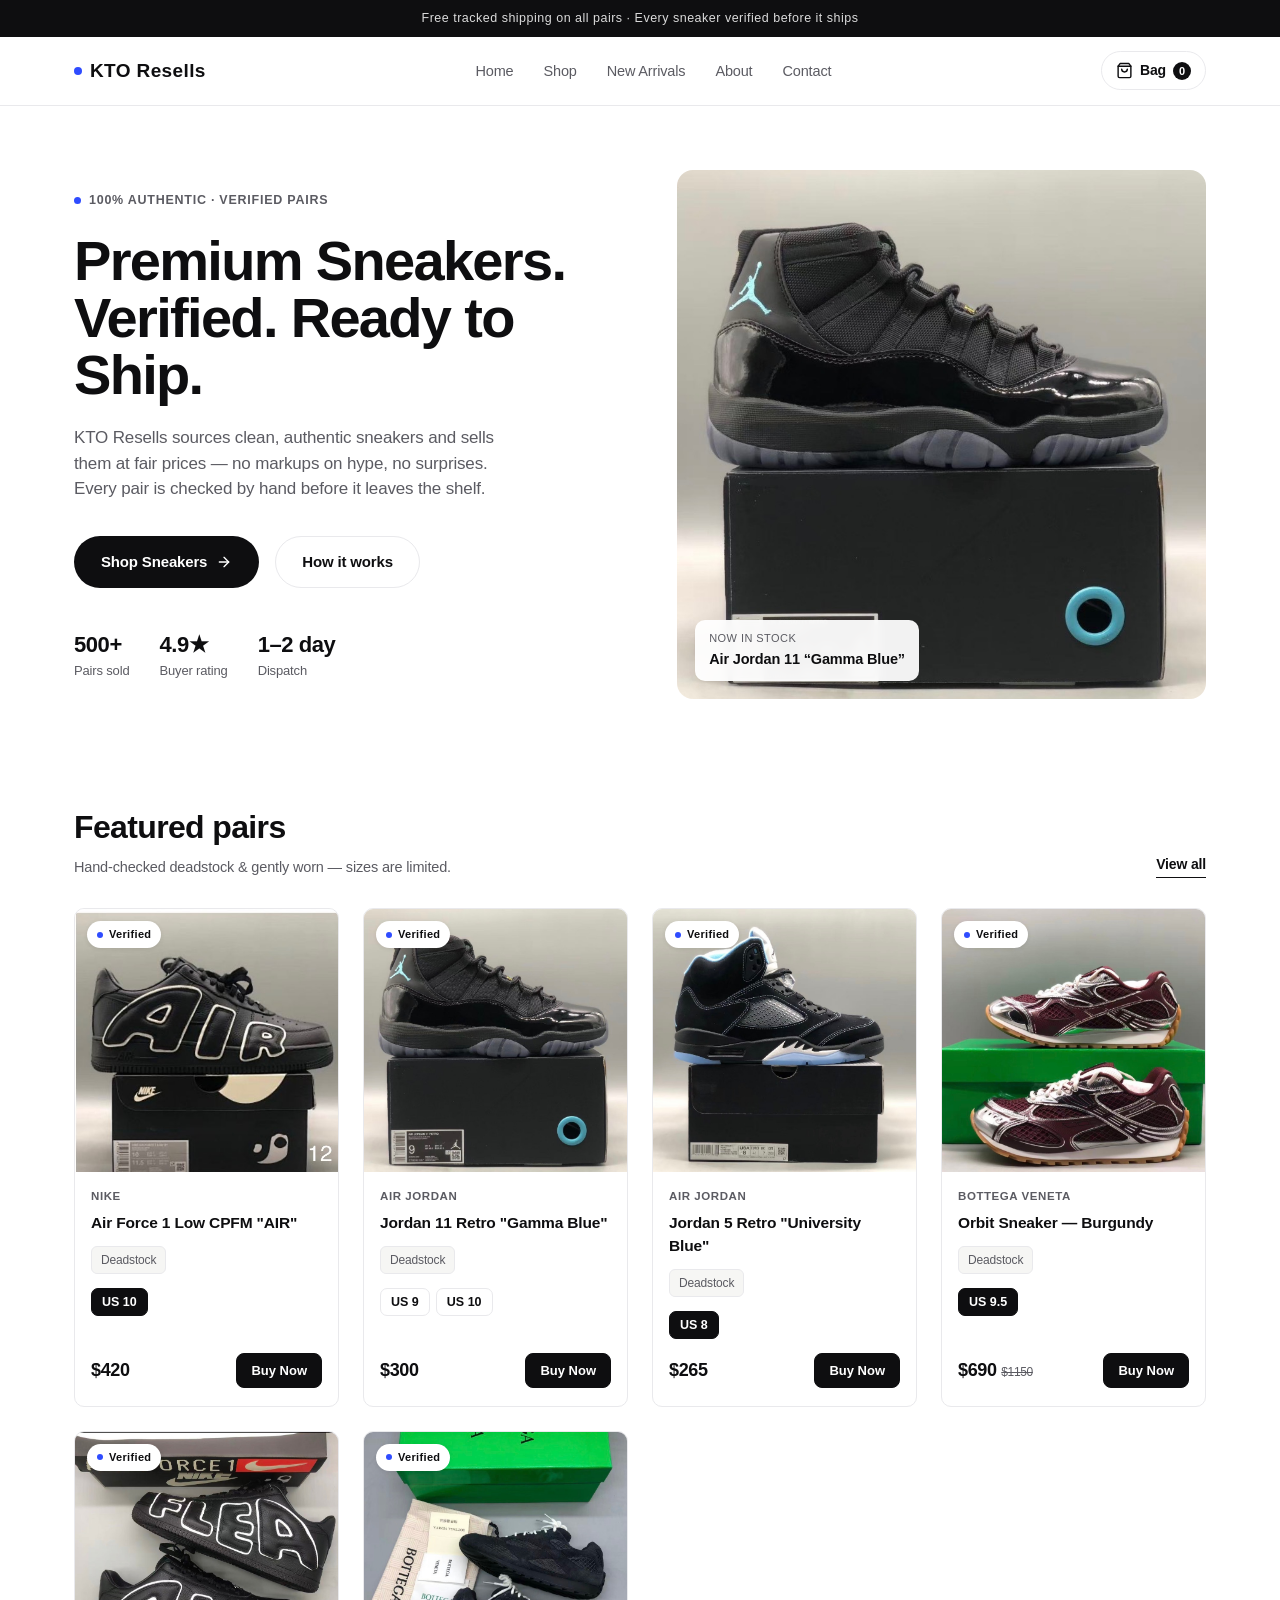
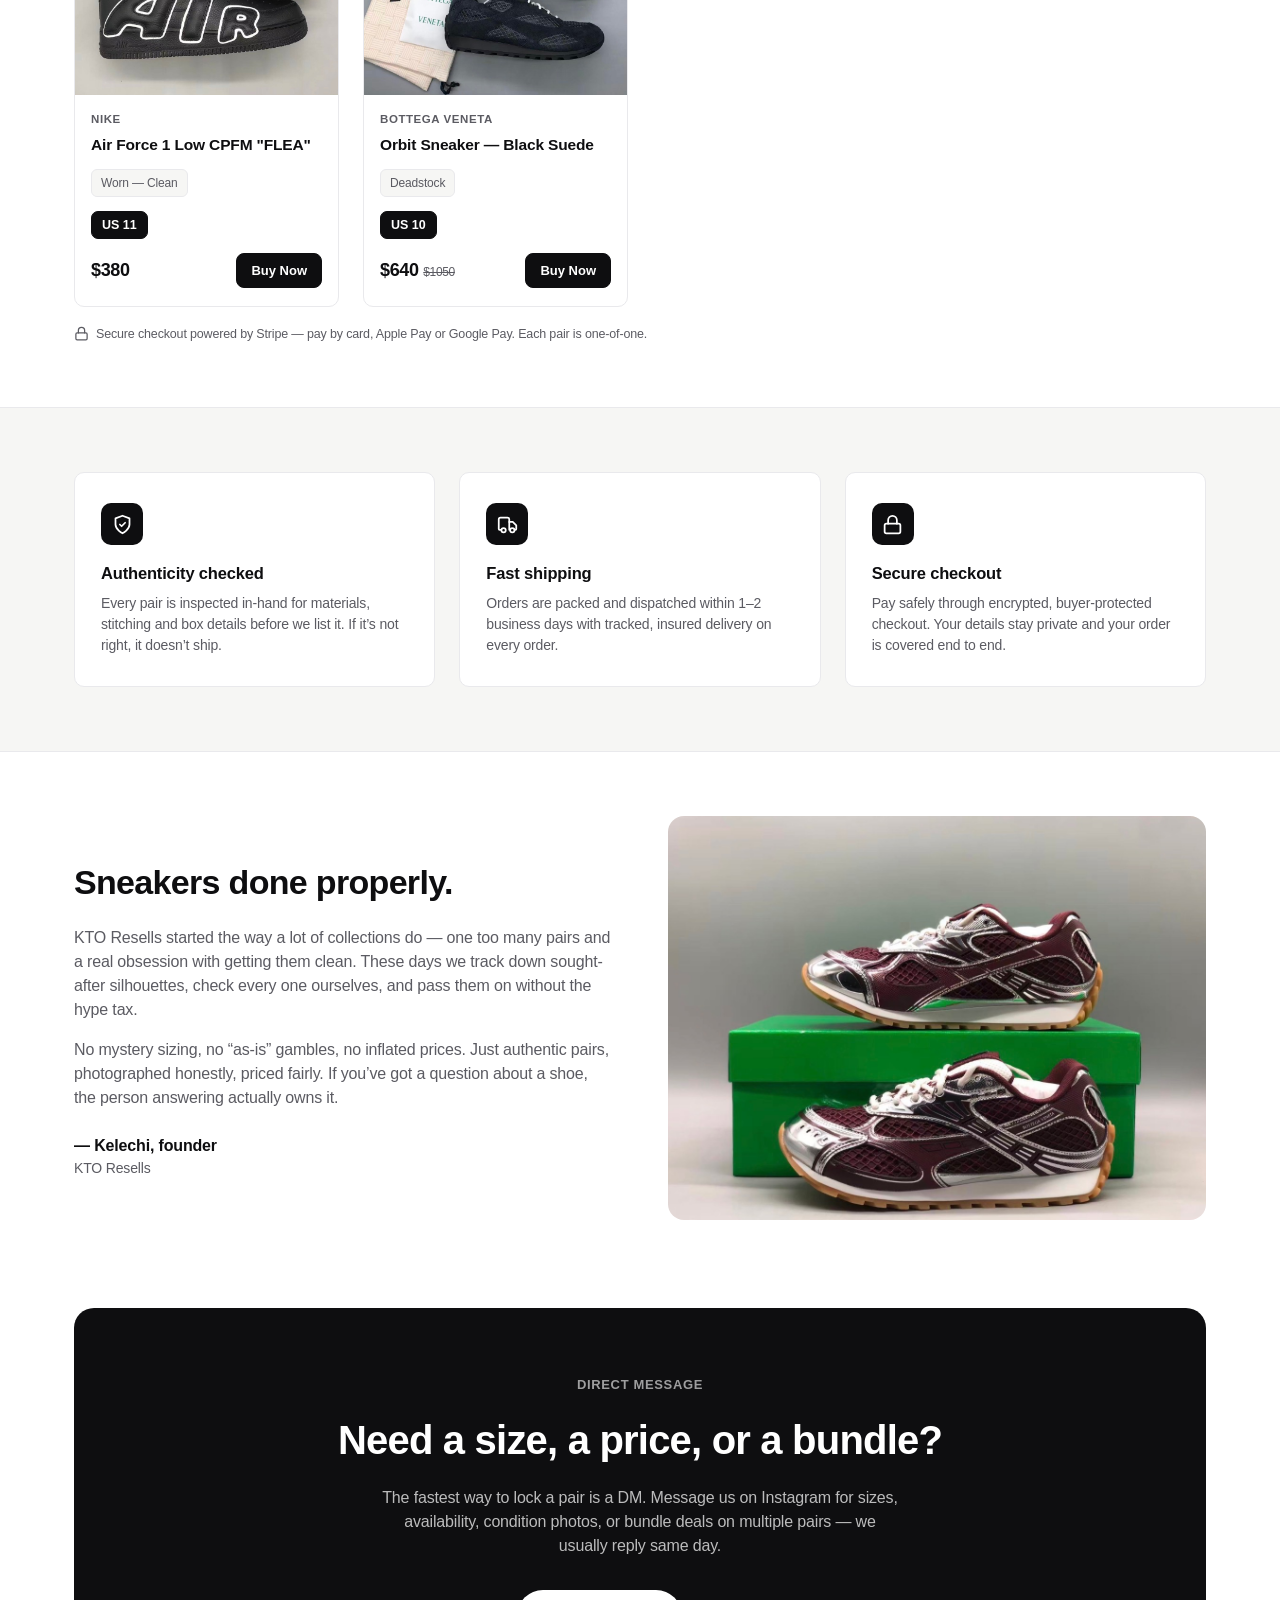
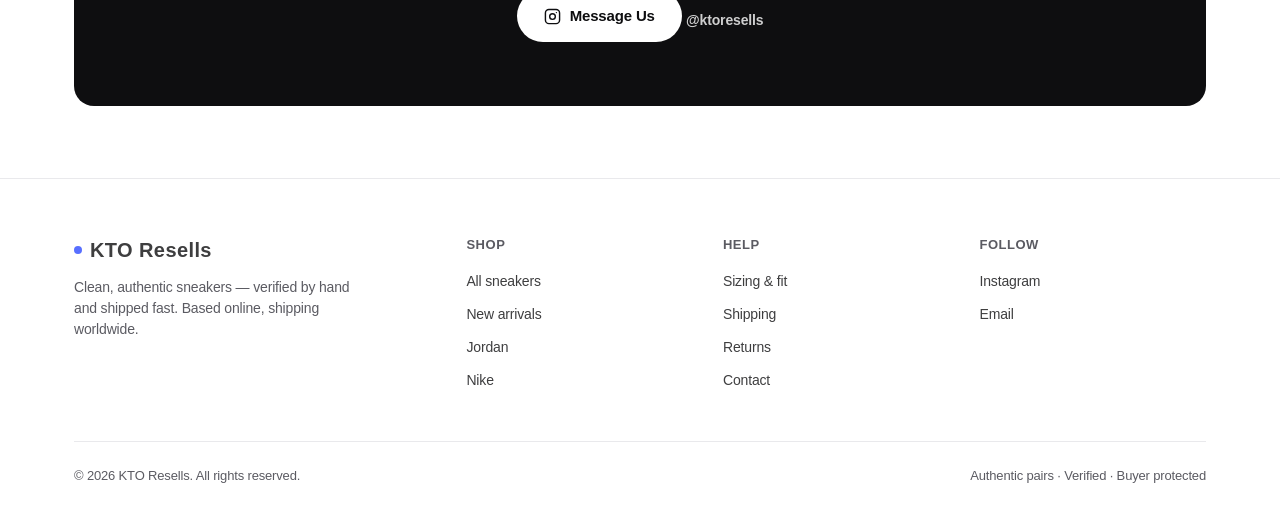
==== commit 746e9445: "Multi-size variants: per-size stock, size picker, size-aware checkout/orders" ====
--- a/index.html
+++ b/index.html
@@ -100,6 +100,12 @@
 .card-name{font-size:15.5px;font-weight:700;margin:5px 0 12px;letter-spacing:-.01em}
 .card-specs{display:flex;gap:8px;margin-bottom:14px;flex-wrap:wrap}
 .chip{font-size:12px;color:var(--ink-soft);background:var(--bg-alt);border:1px solid var(--line);padding:4px 9px;border-radius:6px}
+.sizes{display:flex;flex-wrap:wrap;gap:6px;margin-bottom:14px}
+.sz{font-size:12.5px;font-weight:600;border:1px solid var(--line);background:#fff;color:var(--ink);padding:6px 10px;border-radius:7px;cursor:pointer;transition:all .12s}
+.sz:hover{border-color:var(--ink)}
+.sz.sel{background:var(--ink);color:#fff;border-color:var(--ink)}
+.sz.out{color:#bbb;text-decoration:line-through;cursor:not-allowed;background:var(--bg-alt)}
+.sz.out:hover{border-color:var(--line)}
 .card-foot{margin-top:auto;display:flex;align-items:center;justify-content:space-between;gap:10px}
 .price{font-size:18px;font-weight:800;letter-spacing:-.02em}
 .price small{font-size:12px;font-weight:500;color:var(--ink-soft)}
@@ -371,87 +377,105 @@
 
 <script>
 /* ============================================================
-   PRODUCTS — edit this list to change the shop.
-   id:    stable code for this pair — MUST match the same id in
-          the Cloudflare Worker (worker/worker.js), which holds
-          the authoritative price. This is what makes it buyable.
-   img:   path to the photo (files live in /photos)
-   brand: small label above the name
-   name:  product title
-   size:  US size string
-   cond:  condition label
-   price: number shown on the card (keep it equal to the Worker's)
-   was:   optional original/retail price for the strikethrough
-   badge: optional corner badge text ("verified" gets the dot)
-   sold:  set true to mark a pair as sold out
-
-   HOW CHECKOUT WORKS:
-   Clicking "Buy Now" sends this id to the Worker, which creates a
-   secure Stripe Checkout Session and returns its URL. The secret
-   key never touches this page. To add a pair later: add it here
-   AND in worker/worker.js with the same id, then redeploy both.
+   The shop now loads its pairs LIVE from the Worker (/products),
+   which reads them from your admin dashboard. Edit inventory at
+   /admin.html — no code changes needed.
+
+   FALLBACK_PRODUCTS below is only shown if that fetch ever fails,
+   so the page is never empty.
    ============================================================ */
-const PRODUCTS = [
-  { id:"af1-air-10",       img:"photos/IMG_6990.jpeg", brand:"Nike",           name:'Air Force 1 Low CPFM "AIR"',      size:"US 10",  cond:"Deadstock",    price:420, was:null, badge:"verified", sold:false },
-  { id:"aj11-gamma-9",     img:"photos/IMG_6994.jpeg", brand:"Air Jordan",     name:'Jordan 11 Retro "Gamma Blue"',    size:"US 9",   cond:"Deadstock",    price:300, was:null, badge:"verified", sold:false },
-  { id:"aj5-unc-8",        img:"photos/IMG_7002.jpeg", brand:"Air Jordan",     name:'Jordan 5 Retro "University Blue"',size:"US 8",   cond:"Deadstock",    price:265, was:null, badge:"verified", sold:false },
-  { id:"bv-orbit-burg-95", img:"photos/IMG_7005.jpeg", brand:"Bottega Veneta", name:"Orbit Sneaker — Burgundy",        size:"US 9.5", cond:"Deadstock",    price:690, was:1150, badge:"verified", sold:false },
-  { id:"af1-flea-11",      img:"photos/IMG_7011.jpeg", brand:"Nike",           name:'Air Force 1 Low CPFM "FLEA"',     size:"US 11",  cond:"Worn — Clean", price:380, was:null, badge:"verified", sold:false },
-  { id:"aj11-gamma-10",    img:"photos/IMG_6995.jpeg", brand:"Air Jordan",     name:'Jordan 11 Retro "Gamma Blue"',    size:"US 10",  cond:"Deadstock",    price:310, was:null, badge:"verified", sold:false },
-  { id:"bv-orbit-black-10",img:"photos/IMG_7009.jpeg", brand:"Bottega Veneta", name:"Orbit Sneaker — Black Suede",     size:"US 10",  cond:"Deadstock",    price:640, was:1050, badge:"verified", sold:false },
-  { id:"bv-orbit-burg-85", img:"photos/IMG_7008.jpeg", brand:"Bottega Veneta", name:"Orbit Sneaker — Burgundy",        size:"US 8.5", cond:"Worn — Clean", price:560, was:1150, badge:"verified", sold:false },
+const CHECKOUT_ENDPOINT = "https://kto-checkout.tochiorji4.workers.dev";
+const IG_DM = "https://instagram.com/ktoresells";
+
+const FALLBACK_PRODUCTS = [
+  { id:"af1-air-10",       img:"photos/IMG_6990.jpeg", brand:"Nike",           name:'Air Force 1 Low CPFM "AIR"',      cond:"Deadstock",    price:420, was:null, sizes:[{size:"US 10",sold:false}], sold:false },
+  { id:"aj11-gamma-9",     img:"photos/IMG_6994.jpeg", brand:"Air Jordan",     name:'Jordan 11 Retro "Gamma Blue"',    cond:"Deadstock",    price:300, was:null, sizes:[{size:"US 9",sold:false},{size:"US 10",sold:false}], sold:false },
+  { id:"aj5-unc-8",        img:"photos/IMG_7002.jpeg", brand:"Air Jordan",     name:'Jordan 5 Retro "University Blue"', cond:"Deadstock",    price:265, was:null, sizes:[{size:"US 8",sold:false}], sold:false },
+  { id:"bv-orbit-burg-95", img:"photos/IMG_7005.jpeg", brand:"Bottega Veneta", name:"Orbit Sneaker — Burgundy",        cond:"Deadstock",    price:690, was:1150, sizes:[{size:"US 9.5",sold:false}], sold:false },
+  { id:"af1-flea-11",      img:"photos/IMG_7011.jpeg", brand:"Nike",           name:'Air Force 1 Low CPFM "FLEA"',     cond:"Worn — Clean", price:380, was:null, sizes:[{size:"US 11",sold:false}], sold:false },
+  { id:"bv-orbit-black-10",img:"photos/IMG_7009.jpeg", brand:"Bottega Veneta", name:"Orbit Sneaker — Black Suede",     cond:"Deadstock",    price:640, was:1050, sizes:[{size:"US 10",sold:false}], sold:false },
 ];
 
-/* ── CHECKOUT CONFIG ──────────────────────────────────────────
-   Paste your deployed Cloudflare Worker URL here, e.g.
-   "https://kto-checkout.yourname.workers.dev"
-   While it's empty, Buy Now falls back to the Instagram DM.    */
-const CHECKOUT_ENDPOINT = "";
-const IG_DM = "https://instagram.com/ktoresells";
-
-/* ---- render cards ---- */
 const grid = document.getElementById('grid');
-grid.innerHTML = PRODUCTS.map((p, i) => {
-  const cta = p.sold
-    ? `<span class="view sold-btn">Sold</span>`
-    : `<button type="button" class="view buy-btn" data-i="${i}">Buy Now</button>`;
-  return `
-  <article class="card${p.sold?' is-sold':''}">
-    <div class="card-img">
-      ${p.sold ? `<span class="badge sold-badge">Sold</span>`
-               : (p.badge ? `<span class="badge ${p.badge==='verified'?'verified':''}">${p.badge==='verified'?'Verified':p.badge}</span>` : ``)}
-      <img src="${p.img}" alt="${p.name}" loading="lazy" />
-    </div>
-    <div class="card-body">
-      <span class="card-brand">${p.brand}</span>
-      <h3 class="card-name">${p.name}</h3>
-      <div class="card-specs">
-        <span class="chip">Size ${p.size}</span>
-        <span class="chip">${p.cond}</span>
-      </div>
-      <div class="card-foot">
-        <span class="price">$${p.price}${p.was?` <small style="text-decoration:line-through">$${p.was}</small>`:``}</span>
-        ${cta}
-      </div>
-    </div>
-  </article>`;
-}).join('');
+let PRODUCTS = [];
+const picked = {};   // index -> chosen size
+
+/* ---- load live inventory, fall back if needed ---- */
+(async function loadProducts(){
+  grid.innerHTML = `<p style="color:var(--ink-soft);grid-column:1/-1;padding:20px 0">Loading sneakers…</p>`;
+  try{
+    const res = await fetch(`${CHECKOUT_ENDPOINT}/products`, { cache:"no-store" });
+    const data = await res.json();
+    PRODUCTS = (data.products && data.products.length) ? data.products : FALLBACK_PRODUCTS;
+  }catch{
+    PRODUCTS = FALLBACK_PRODUCTS;
+  }
+  renderProducts();
+})();
+
+function renderProducts(){
+  grid.innerHTML = PRODUCTS.map((p, i) => {
+    const sizes = p.sizes || [];
+    const avail = sizes.filter(s=>!s.sold);
+    // auto-pick if only one available size
+    if(avail.length===1) picked[i] = avail[0].size;
+    const sizeBtns = sizes.map(s =>
+      `<button type="button" class="sz${s.sold?' out':''}${picked[i]===s.size?' sel':''}" data-i="${i}" data-size="${s.size}" ${s.sold?'disabled':''}>${s.size}</button>`
+    ).join('');
+    const cta = p.sold
+      ? `<span class="view sold-btn">Sold out</span>`
+      : `<button type="button" class="view buy-btn" data-i="${i}">Buy Now</button>`;
+    return `
+    <article class="card${p.sold?' is-sold':''}">
+      <div class="card-img">
+        ${p.sold ? `<span class="badge sold-badge">Sold</span>`
+                 : `<span class="badge verified">Verified</span>`}
+        <img src="${p.img}" alt="${p.name}" loading="lazy" />
+      </div>
+      <div class="card-body">
+        <span class="card-brand">${p.brand}</span>
+        <h3 class="card-name">${p.name}</h3>
+        <div class="card-specs">
+          <span class="chip">${p.cond}</span>
+        </div>
+        ${sizes.length ? `<div class="sizes">${sizeBtns}</div>` : ``}
+        <div class="card-foot">
+          <span class="price">$${p.price}${p.was?` <small style="text-decoration:line-through">$${p.was}</small>`:``}</span>
+          ${cta}
+        </div>
+      </div>
+    </article>`;
+  }).join('');
+}
+
+/* ---- size selection ---- */
+grid.addEventListener("click", e => {
+  const sz = e.target.closest(".sz");
+  if(sz && !sz.classList.contains("out")){
+    const i = sz.dataset.i;
+    picked[i] = sz.dataset.size;
+    sz.closest(".sizes").querySelectorAll(".sz").forEach(b=>b.classList.remove("sel"));
+    sz.classList.add("sel");
+    return;
+  }
+  const btn = e.target.closest(".buy-btn");
+  if(btn) checkout(btn);
+});
 
 /* ---- Buy Now → ask the Worker for a Stripe Checkout URL, then go ---- */
 async function checkout(btn){
-  const p = PRODUCTS[btn.dataset.i];
-  // No Worker configured yet → fall back to Instagram DM
-  if(!CHECKOUT_ENDPOINT){
-    window.open(`${IG_DM}`, "_blank", "noopener");
-    return;
-  }
+  const i = btn.dataset.i;
+  const p = PRODUCTS[i];
+  const size = picked[i];
+  if(!size){ alert("Please pick a size first."); return; }
+  if(!CHECKOUT_ENDPOINT){ window.open(IG_DM, "_blank", "noopener"); return; }
   const label = btn.textContent;
   btn.disabled = true; btn.textContent = "…";
   try{
     const res = await fetch(`${CHECKOUT_ENDPOINT}/checkout`, {
       method:"POST",
       headers:{ "Content-Type":"application/json" },
-      body: JSON.stringify({ id: p.id })
+      body: JSON.stringify({ id: p.id, size })
     });
     const data = await res.json();
     if(data.url){ window.location = data.url; return; }     // → Stripe hosted checkout
@@ -461,10 +485,6 @@
     btn.disabled = false; btn.textContent = label;
   }
 }
-grid.addEventListener("click", e => {
-  const btn = e.target.closest(".buy-btn");
-  if(btn) checkout(btn);
-});
 
 /* ---- bag → jump to shop (real store: checkout happens per-pair) ---- */
 document.querySelector('.bag').addEventListener('click', e => {
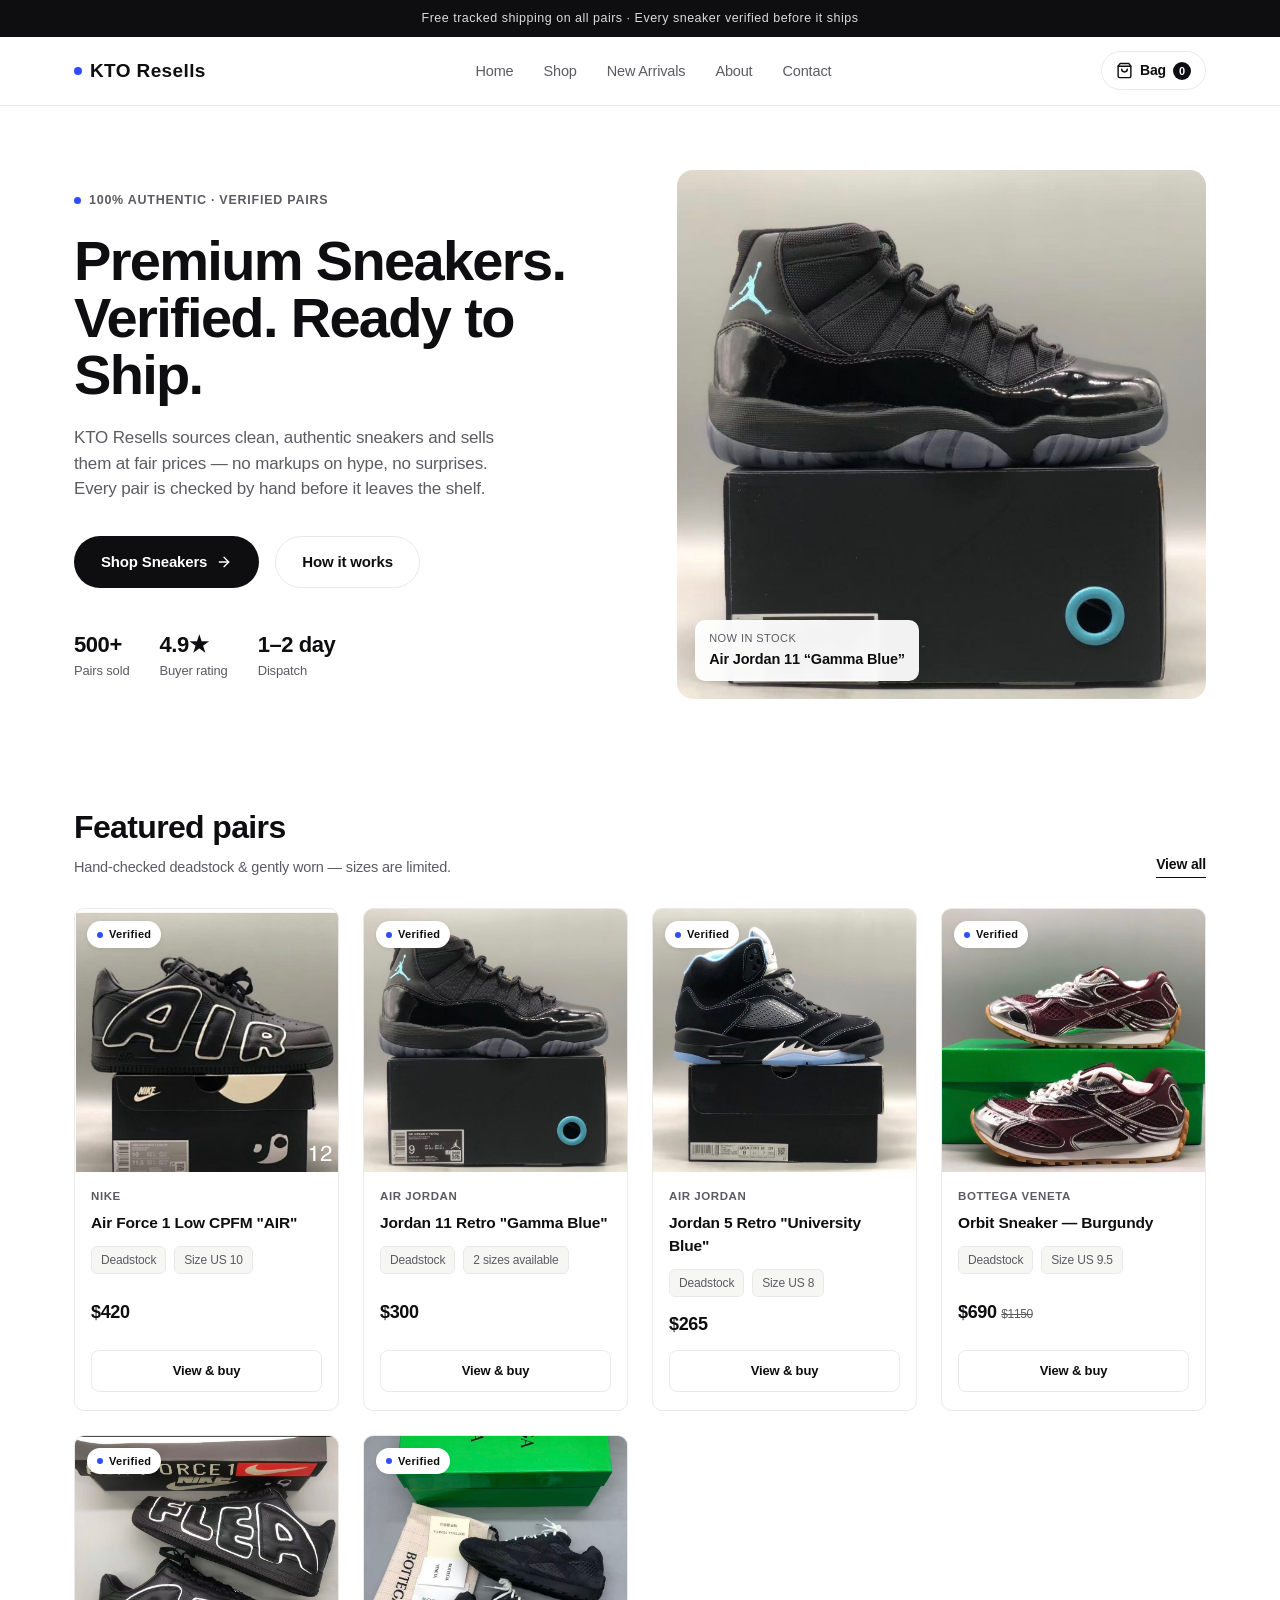
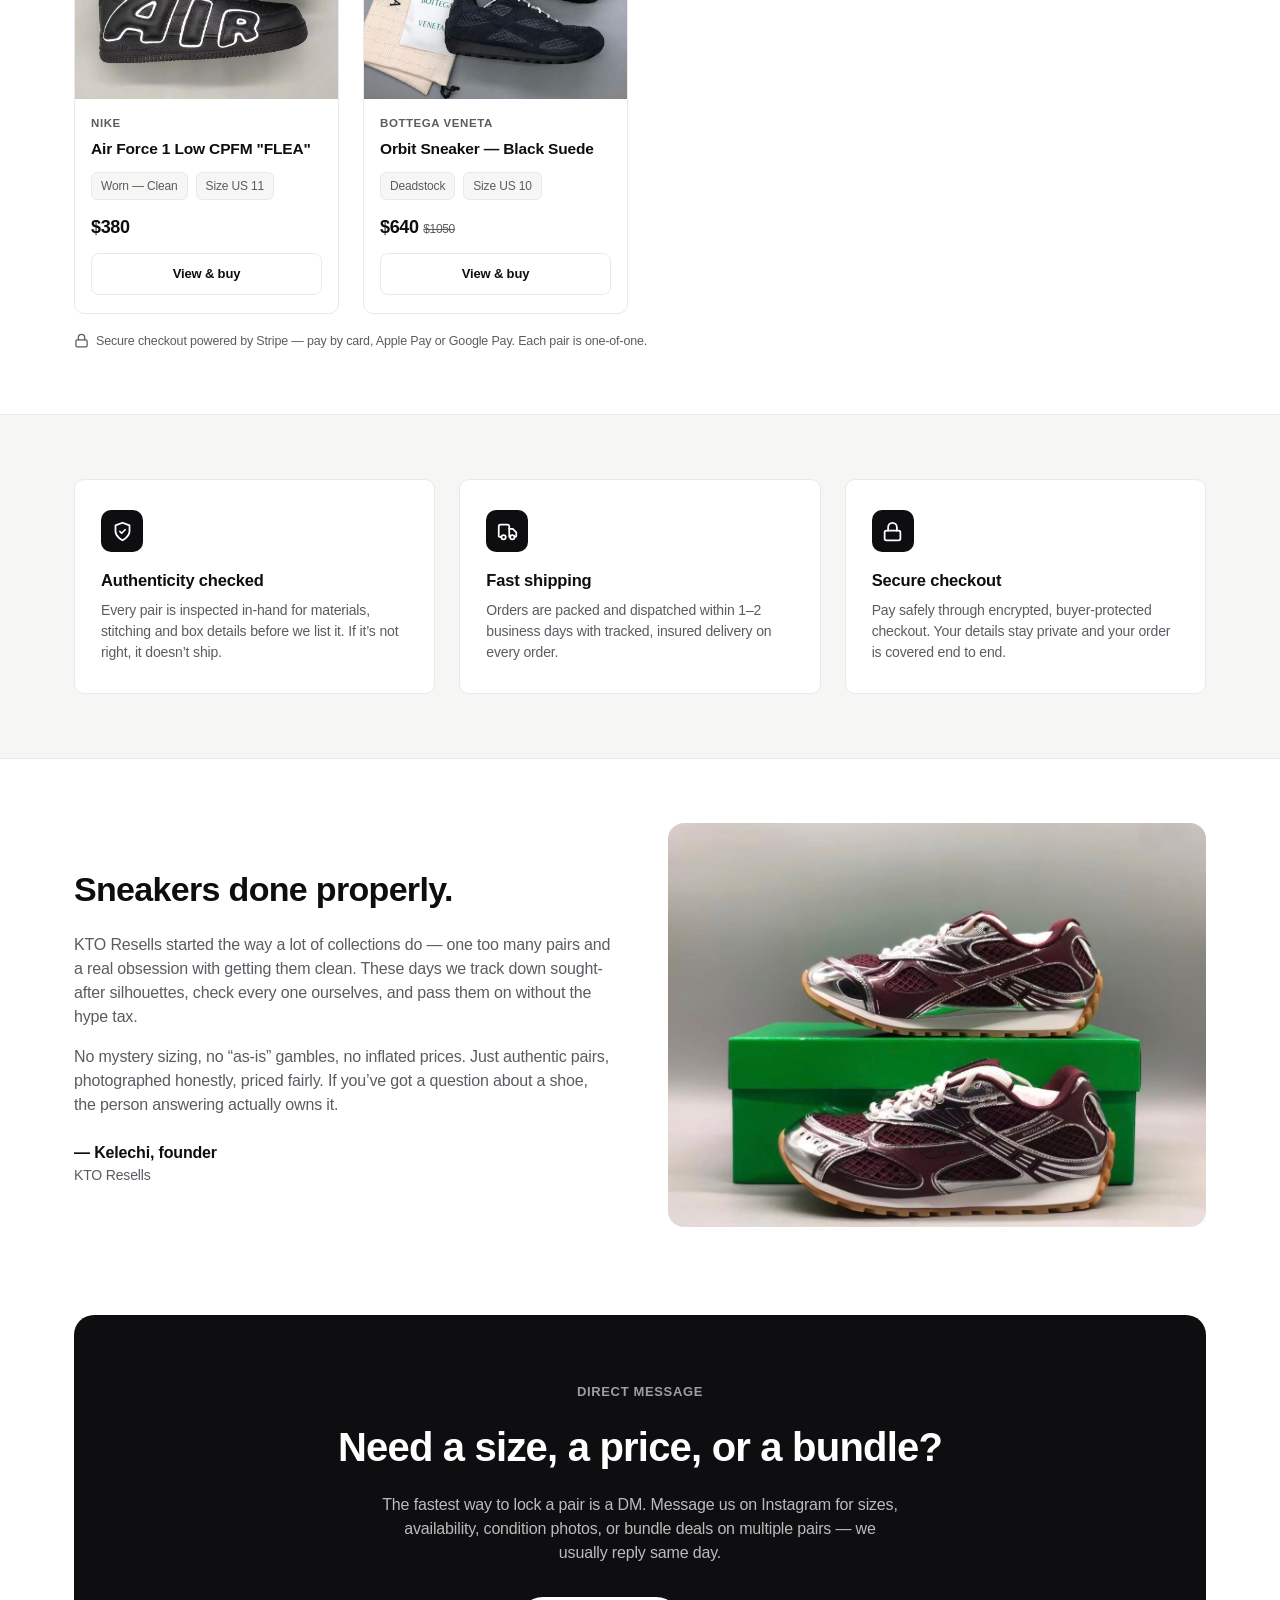
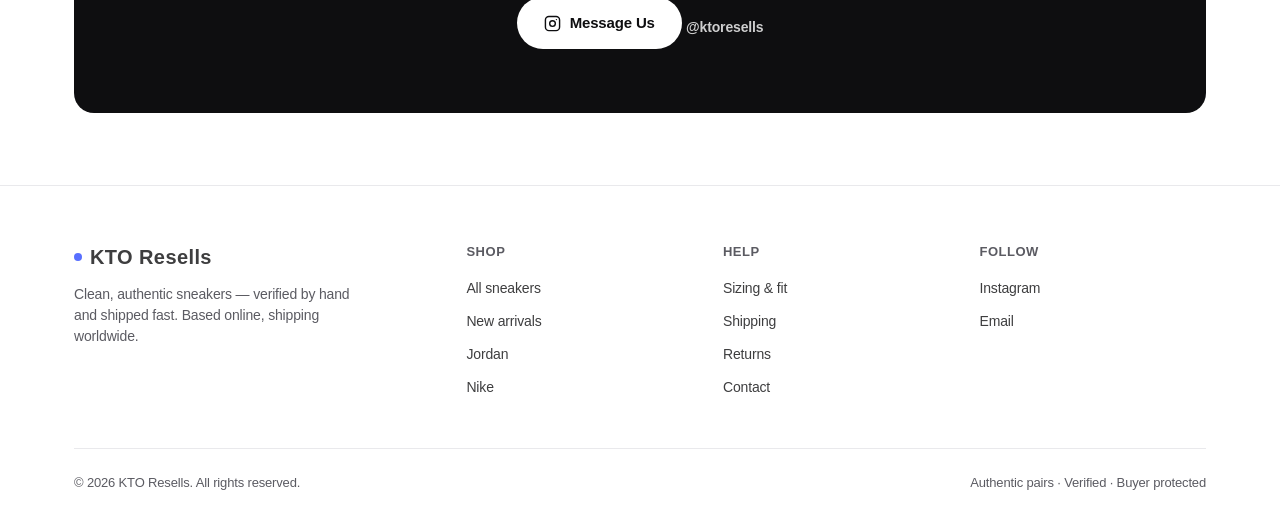
==== commit 45f50b16: "Add product detail modal with size selection (click card to open)" ====
--- a/index.html
+++ b/index.html
@@ -106,6 +106,31 @@
 .sz.sel{background:var(--ink);color:#fff;border-color:var(--ink)}
 .sz.out{color:#bbb;text-decoration:line-through;cursor:not-allowed;background:var(--bg-alt)}
 .sz.out:hover{border-color:var(--line)}
+.card{cursor:pointer}
+.card-cta{margin-top:auto;width:100%;font-size:13px;font-weight:600;border:1px solid var(--line);padding:10px 14px;border-radius:8px;text-align:center;transition:background .15s,color .15s,border-color .15s}
+.card:hover .card-cta{background:var(--ink);color:#fff;border-color:var(--ink)}
+
+/* ---- product modal ---- */
+.modal{position:fixed;inset:0;z-index:200;display:none;align-items:center;justify-content:center;padding:20px}
+.modal.open{display:flex}
+.modal-bg{position:absolute;inset:0;background:rgba(14,14,16,.55);backdrop-filter:blur(3px)}
+.modal-card{position:relative;background:#fff;border-radius:16px;max-width:880px;width:100%;max-height:90vh;overflow:auto;display:grid;grid-template-columns:1fr 1fr;box-shadow:0 30px 80px rgba(0,0,0,.3)}
+.modal-close{position:absolute;top:14px;right:14px;z-index:2;width:34px;height:34px;border-radius:50%;border:none;background:rgba(255,255,255,.9);font-size:20px;cursor:pointer;line-height:1;box-shadow:0 1px 6px rgba(0,0,0,.15)}
+.modal-img{background:var(--bg-alt)}
+.modal-img img{width:100%;height:100%;object-fit:cover;min-height:320px}
+.modal-body{padding:34px 30px}
+.modal-body .brand{font-size:12px;letter-spacing:.06em;text-transform:uppercase;color:var(--ink-soft);font-weight:600}
+.modal-body h2{font-size:24px;font-weight:800;letter-spacing:-.02em;margin:6px 0 14px}
+.modal-price{font-size:24px;font-weight:800;margin-bottom:6px}
+.modal-price small{font-size:14px;font-weight:500;color:var(--ink-soft);text-decoration:line-through;margin-left:6px}
+.modal-cond{display:inline-block;font-size:12px;color:var(--ink-soft);background:var(--bg-alt);border:1px solid var(--line);padding:4px 9px;border-radius:6px;margin-bottom:16px}
+.modal-desc{font-size:14.5px;color:var(--ink-soft);line-height:1.6;margin-bottom:22px}
+.modal-body .sizes-label{font-size:13px;font-weight:700;margin-bottom:8px}
+.modal-buy{width:100%;margin-top:24px;background:var(--ink);color:#fff;border:none;border-radius:10px;padding:15px;font-size:15px;font-weight:600;cursor:pointer;transition:background .15s}
+.modal-buy:hover{background:#26262b}
+.modal-buy:disabled{opacity:.45;cursor:not-allowed}
+.modal-note{font-size:12.5px;color:var(--ink-soft);text-align:center;margin-top:10px}
+@media(max-width:680px){ .modal-card{grid-template-columns:1fr} .modal-img img{min-height:240px} }
 .card-foot{margin-top:auto;display:flex;align-items:center;justify-content:space-between;gap:10px}
 .price{font-size:18px;font-weight:800;letter-spacing:-.02em}
 .price small{font-size:12px;font-weight:500;color:var(--ink-soft)}
@@ -375,6 +400,26 @@
   </div>
 </footer>
 
+<!-- ============ PRODUCT MODAL ============ -->
+<div class="modal" id="modal" aria-hidden="true">
+  <div class="modal-bg" data-close></div>
+  <div class="modal-card">
+    <button class="modal-close" data-close aria-label="Close">×</button>
+    <div class="modal-img"><img id="mImg" src="" alt=""></div>
+    <div class="modal-body">
+      <span class="brand" id="mBrand"></span>
+      <h2 id="mName"></h2>
+      <div class="modal-price" id="mPrice"></div>
+      <span class="modal-cond" id="mCond"></span>
+      <p class="modal-desc" id="mDesc"></p>
+      <div class="sizes-label">Select size</div>
+      <div class="sizes" id="mSizes"></div>
+      <button class="modal-buy" id="mBuy">Select a size</button>
+      <div class="modal-note">Secure checkout by Stripe · Verified authentic · Ships in 1–2 days</div>
+    </div>
+  </div>
+</div>
+
 <script>
 /* ============================================================
    The shop now loads its pairs LIVE from the Worker (/products),
@@ -398,7 +443,6 @@
 
 const grid = document.getElementById('grid');
 let PRODUCTS = [];
-const picked = {};   // index -> chosen size
 
 /* ---- load live inventory, fall back if needed ---- */
 (async function loadProducts(){
@@ -415,18 +459,10 @@
 
 function renderProducts(){
   grid.innerHTML = PRODUCTS.map((p, i) => {
-    const sizes = p.sizes || [];
-    const avail = sizes.filter(s=>!s.sold);
-    // auto-pick if only one available size
-    if(avail.length===1) picked[i] = avail[0].size;
-    const sizeBtns = sizes.map(s =>
-      `<button type="button" class="sz${s.sold?' out':''}${picked[i]===s.size?' sel':''}" data-i="${i}" data-size="${s.size}" ${s.sold?'disabled':''}>${s.size}</button>`
-    ).join('');
-    const cta = p.sold
-      ? `<span class="view sold-btn">Sold out</span>`
-      : `<button type="button" class="view buy-btn" data-i="${i}">Buy Now</button>`;
+    const n = (p.sizes||[]).filter(s=>!s.sold).length;
+    const sizeInfo = p.sold ? 'Sold out' : (n>1 ? n+' sizes available' : (p.sizes&&p.sizes[0]?'Size '+p.sizes[0].size:''));
     return `
-    <article class="card${p.sold?' is-sold':''}">
+    <article class="card${p.sold?' is-sold':''}" data-i="${i}">
       <div class="card-img">
         ${p.sold ? `<span class="badge sold-badge">Sold</span>`
                  : `<span class="badge verified">Verified</span>`}
@@ -437,54 +473,88 @@
         <h3 class="card-name">${p.name}</h3>
         <div class="card-specs">
           <span class="chip">${p.cond}</span>
+          <span class="chip">${sizeInfo}</span>
         </div>
-        ${sizes.length ? `<div class="sizes">${sizeBtns}</div>` : ``}
-        <div class="card-foot">
+        <div class="card-foot" style="margin-bottom:12px">
           <span class="price">$${p.price}${p.was?` <small style="text-decoration:line-through">$${p.was}</small>`:``}</span>
-          ${cta}
         </div>
+        <div class="card-cta">${p.sold ? 'View' : 'View &amp; buy'}</div>
       </div>
     </article>`;
   }).join('');
 }
 
-/* ---- size selection ---- */
+/* clicking a card opens its product detail modal */
 grid.addEventListener("click", e => {
-  const sz = e.target.closest(".sz");
-  if(sz && !sz.classList.contains("out")){
-    const i = sz.dataset.i;
-    picked[i] = sz.dataset.size;
-    sz.closest(".sizes").querySelectorAll(".sz").forEach(b=>b.classList.remove("sel"));
-    sz.classList.add("sel");
-    return;
-  }
-  const btn = e.target.closest(".buy-btn");
-  if(btn) checkout(btn);
+  const card = e.target.closest(".card");
+  if(card) openModal(+card.dataset.i);
 });
 
-/* ---- Buy Now → ask the Worker for a Stripe Checkout URL, then go ---- */
-async function checkout(btn){
-  const i = btn.dataset.i;
-  const p = PRODUCTS[i];
-  const size = picked[i];
-  if(!size){ alert("Please pick a size first."); return; }
+/* ================= PRODUCT MODAL ================= */
+const modal = document.getElementById('modal');
+let mIndex = -1, mSize = null;
+
+function openModal(i){
+  const p = PRODUCTS[i]; if(!p) return;
+  mIndex = i; mSize = null;
+  document.getElementById('mImg').src = p.img;
+  document.getElementById('mImg').alt = p.name;
+  document.getElementById('mBrand').textContent = p.brand;
+  document.getElementById('mName').textContent = p.name;
+  document.getElementById('mPrice').innerHTML = `$${p.price}${p.was?` <small>$${p.was}</small>`:``}`;
+  document.getElementById('mCond').textContent = p.cond;
+  document.getElementById('mDesc').textContent = p.desc || '';
+  const sizes = p.sizes || [];
+  const avail = sizes.filter(s=>!s.sold);
+  document.getElementById('mSizes').innerHTML = sizes.map(s =>
+    `<button type="button" class="sz${s.sold?' out':''}" data-size="${s.size}" ${s.sold?'disabled':''}>${s.size}</button>`
+  ).join('') || '<span style="color:var(--ink-soft);font-size:13px">No sizes listed</span>';
+  if(avail.length===1){ mSize = avail[0].size; }
+  updateBuyBtn();
+  // pre-highlight auto-selected single size
+  if(mSize){ const b=[...document.querySelectorAll('#mSizes .sz')].find(x=>x.dataset.size===mSize); if(b) b.classList.add('sel'); }
+  modal.classList.add('open'); modal.setAttribute('aria-hidden','false');
+  document.body.style.overflow='hidden';
+}
+function closeModal(){ modal.classList.remove('open'); modal.setAttribute('aria-hidden','true'); document.body.style.overflow=''; }
+function updateBuyBtn(){
+  const btn = document.getElementById('mBuy');
+  const p = PRODUCTS[mIndex];
+  if(p && p.sold){ btn.textContent='Sold out'; btn.disabled=true; return; }
+  if(!mSize){ btn.textContent='Select a size'; btn.disabled=true; return; }
+  btn.textContent = `Buy Now — ${mSize}`; btn.disabled=false;
+}
+document.getElementById('mSizes').addEventListener('click', e => {
+  const sz = e.target.closest('.sz'); if(!sz || sz.classList.contains('out')) return;
+  mSize = sz.dataset.size;
+  document.querySelectorAll('#mSizes .sz').forEach(b=>b.classList.remove('sel'));
+  sz.classList.add('sel');
+  updateBuyBtn();
+});
+modal.addEventListener('click', e => { if(e.target.hasAttribute('data-close')) closeModal(); });
+document.addEventListener('keydown', e => { if(e.key==='Escape') closeModal(); });
+
+/* ---- Buy Now (from modal) → Stripe Checkout ---- */
+document.getElementById('mBuy').addEventListener('click', async () => {
+  const p = PRODUCTS[mIndex];
+  if(!p || !mSize) return;
   if(!CHECKOUT_ENDPOINT){ window.open(IG_DM, "_blank", "noopener"); return; }
+  const btn = document.getElementById('mBuy');
   const label = btn.textContent;
   btn.disabled = true; btn.textContent = "…";
   try{
     const res = await fetch(`${CHECKOUT_ENDPOINT}/checkout`, {
-      method:"POST",
-      headers:{ "Content-Type":"application/json" },
-      body: JSON.stringify({ id: p.id, size })
+      method:"POST", headers:{ "Content-Type":"application/json" },
+      body: JSON.stringify({ id: p.id, size: mSize })
     });
     const data = await res.json();
-    if(data.url){ window.location = data.url; return; }     // → Stripe hosted checkout
+    if(data.url){ window.location = data.url; return; }
     throw new Error(data.error || "Checkout unavailable");
   }catch(err){
     alert("Sorry — checkout couldn't start. DM @ktoresells and we'll sort it.\n\n("+err.message+")");
     btn.disabled = false; btn.textContent = label;
   }
-}
+});
 
 /* ---- bag → jump to shop (real store: checkout happens per-pair) ---- */
 document.querySelector('.bag').addEventListener('click', e => {
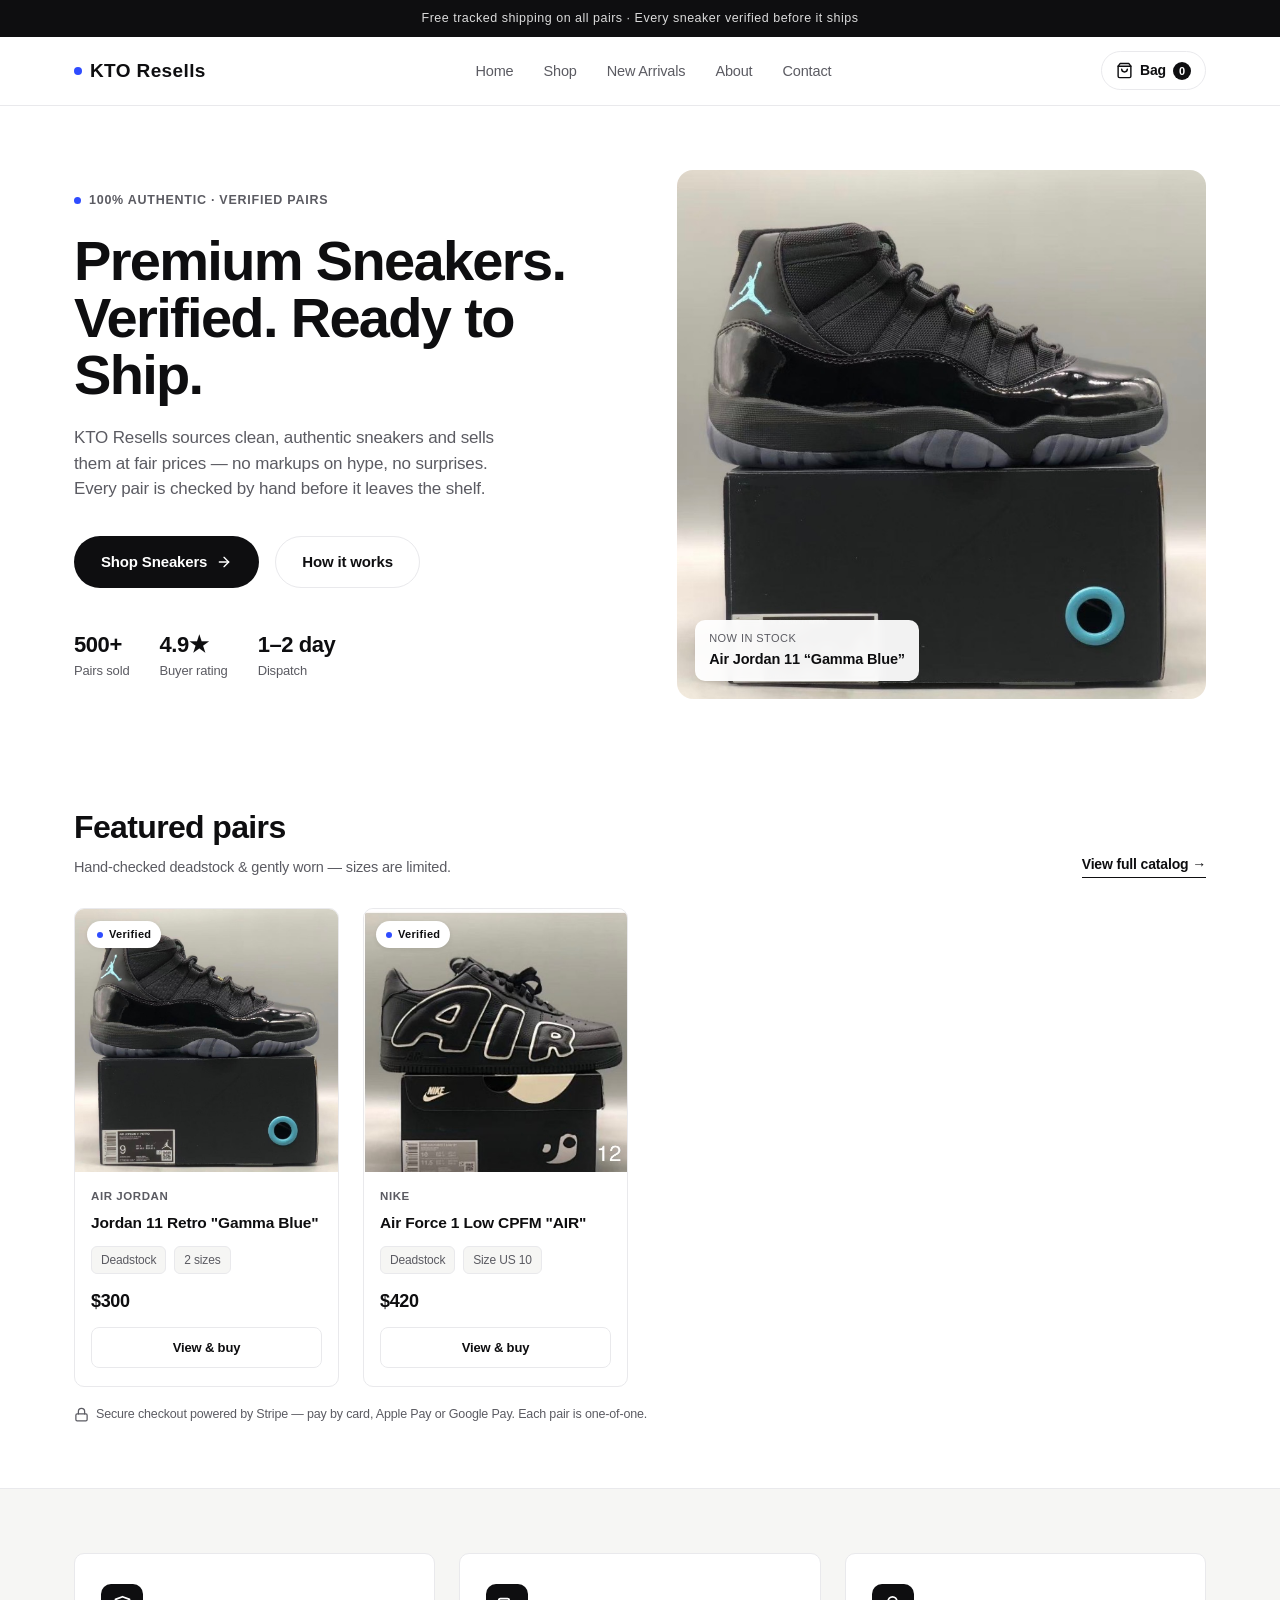
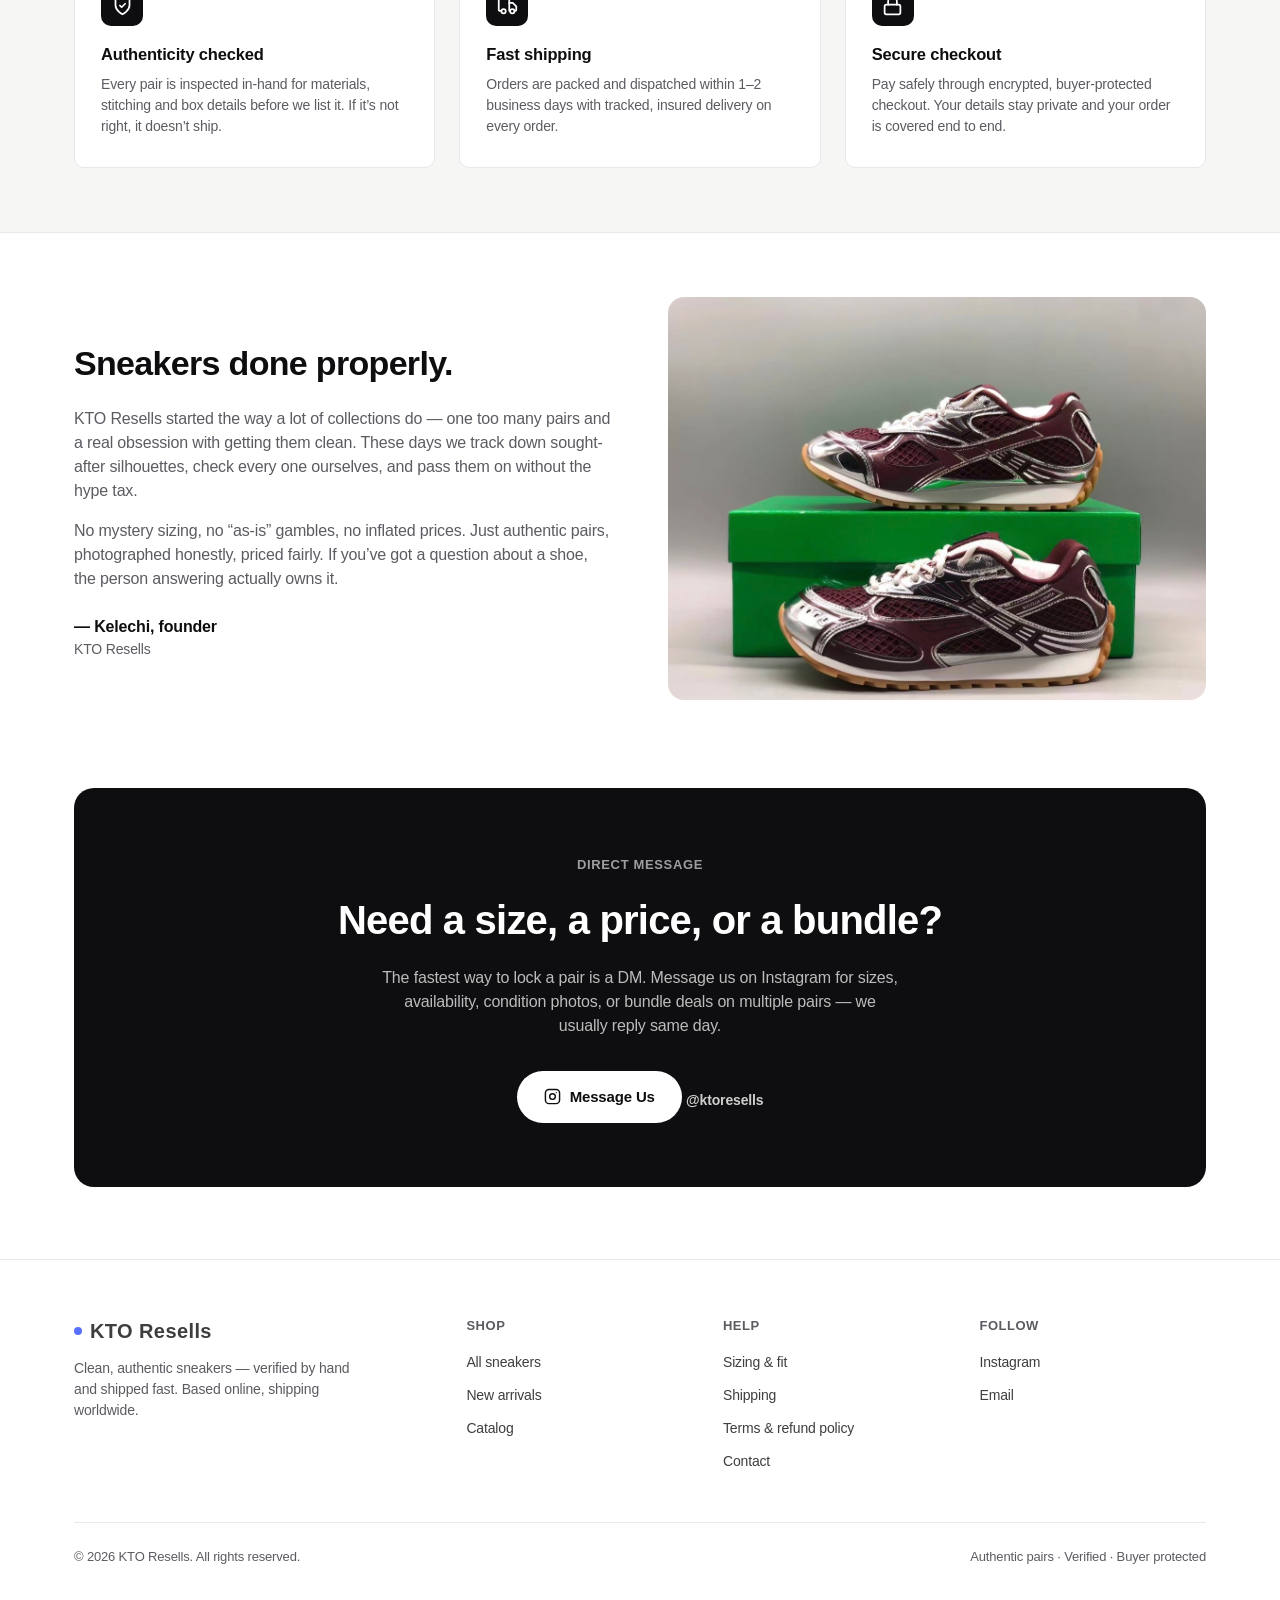
==== commit 186af436: "Multi-image galleries, catalog page + search, shared store assets, Terms page + checkout consent" ====
--- a/index.html
+++ b/index.html
@@ -85,61 +85,7 @@
 .sec-head a{font-size:14px;font-weight:600;color:var(--ink);border-bottom:1.5px solid var(--ink);padding-bottom:2px;white-space:nowrap}
 section{padding:64px 0}
 
-/* ---------- Product grid ---------- */
-.grid{display:grid;grid-template-columns:repeat(4,1fr);gap:24px}
-.card{background:#fff;border:1px solid var(--line);border-radius:var(--radius);overflow:hidden;display:flex;flex-direction:column;transition:transform .2s,box-shadow .2s,border-color .2s}
-.card:hover{transform:translateY(-4px);box-shadow:var(--shadow);border-color:#dcdce0}
-.card-img{position:relative;aspect-ratio:1/1;background:var(--bg-alt);overflow:hidden}
-.card-img img{width:100%;height:100%;object-fit:cover;transition:transform .4s ease}
-.card:hover .card-img img{transform:scale(1.04)}
-.badge{position:absolute;top:12px;left:12px;background:#fff;font-size:11px;font-weight:700;letter-spacing:.03em;padding:5px 10px;border-radius:999px;box-shadow:0 1px 4px rgba(0,0,0,.08)}
-.badge.verified{display:flex;align-items:center;gap:6px}
-.badge.verified::before{content:"";width:6px;height:6px;border-radius:50%;background:var(--accent)}
-.card-body{padding:16px 16px 18px;display:flex;flex-direction:column;flex:1}
-.card-brand{font-size:11.5px;letter-spacing:.05em;text-transform:uppercase;color:var(--ink-soft);font-weight:600}
-.card-name{font-size:15.5px;font-weight:700;margin:5px 0 12px;letter-spacing:-.01em}
-.card-specs{display:flex;gap:8px;margin-bottom:14px;flex-wrap:wrap}
-.chip{font-size:12px;color:var(--ink-soft);background:var(--bg-alt);border:1px solid var(--line);padding:4px 9px;border-radius:6px}
-.sizes{display:flex;flex-wrap:wrap;gap:6px;margin-bottom:14px}
-.sz{font-size:12.5px;font-weight:600;border:1px solid var(--line);background:#fff;color:var(--ink);padding:6px 10px;border-radius:7px;cursor:pointer;transition:all .12s}
-.sz:hover{border-color:var(--ink)}
-.sz.sel{background:var(--ink);color:#fff;border-color:var(--ink)}
-.sz.out{color:#bbb;text-decoration:line-through;cursor:not-allowed;background:var(--bg-alt)}
-.sz.out:hover{border-color:var(--line)}
-.card{cursor:pointer}
-.card-cta{margin-top:auto;width:100%;font-size:13px;font-weight:600;border:1px solid var(--line);padding:10px 14px;border-radius:8px;text-align:center;transition:background .15s,color .15s,border-color .15s}
-.card:hover .card-cta{background:var(--ink);color:#fff;border-color:var(--ink)}
-
-/* ---- product modal ---- */
-.modal{position:fixed;inset:0;z-index:200;display:none;align-items:center;justify-content:center;padding:20px}
-.modal.open{display:flex}
-.modal-bg{position:absolute;inset:0;background:rgba(14,14,16,.55);backdrop-filter:blur(3px)}
-.modal-card{position:relative;background:#fff;border-radius:16px;max-width:880px;width:100%;max-height:90vh;overflow:auto;display:grid;grid-template-columns:1fr 1fr;box-shadow:0 30px 80px rgba(0,0,0,.3)}
-.modal-close{position:absolute;top:14px;right:14px;z-index:2;width:34px;height:34px;border-radius:50%;border:none;background:rgba(255,255,255,.9);font-size:20px;cursor:pointer;line-height:1;box-shadow:0 1px 6px rgba(0,0,0,.15)}
-.modal-img{background:var(--bg-alt)}
-.modal-img img{width:100%;height:100%;object-fit:cover;min-height:320px}
-.modal-body{padding:34px 30px}
-.modal-body .brand{font-size:12px;letter-spacing:.06em;text-transform:uppercase;color:var(--ink-soft);font-weight:600}
-.modal-body h2{font-size:24px;font-weight:800;letter-spacing:-.02em;margin:6px 0 14px}
-.modal-price{font-size:24px;font-weight:800;margin-bottom:6px}
-.modal-price small{font-size:14px;font-weight:500;color:var(--ink-soft);text-decoration:line-through;margin-left:6px}
-.modal-cond{display:inline-block;font-size:12px;color:var(--ink-soft);background:var(--bg-alt);border:1px solid var(--line);padding:4px 9px;border-radius:6px;margin-bottom:16px}
-.modal-desc{font-size:14.5px;color:var(--ink-soft);line-height:1.6;margin-bottom:22px}
-.modal-body .sizes-label{font-size:13px;font-weight:700;margin-bottom:8px}
-.modal-buy{width:100%;margin-top:24px;background:var(--ink);color:#fff;border:none;border-radius:10px;padding:15px;font-size:15px;font-weight:600;cursor:pointer;transition:background .15s}
-.modal-buy:hover{background:#26262b}
-.modal-buy:disabled{opacity:.45;cursor:not-allowed}
-.modal-note{font-size:12.5px;color:var(--ink-soft);text-align:center;margin-top:10px}
-@media(max-width:680px){ .modal-card{grid-template-columns:1fr} .modal-img img{min-height:240px} }
-.card-foot{margin-top:auto;display:flex;align-items:center;justify-content:space-between;gap:10px}
-.price{font-size:18px;font-weight:800;letter-spacing:-.02em}
-.price small{font-size:12px;font-weight:500;color:var(--ink-soft)}
-.view{font-size:13px;font-weight:600;border:1px solid var(--line);padding:9px 14px;border-radius:8px;transition:background .15s,color .15s,border-color .15s;white-space:nowrap;cursor:pointer}
-.buy-btn{background:var(--ink);color:#fff;border-color:var(--ink)}
-.buy-btn:hover{background:#26262b}
-.sold-btn{color:var(--ink-soft);background:var(--bg-alt);cursor:not-allowed}
-.card.is-sold .card-img img{opacity:.55;filter:grayscale(.3)}
-.badge.sold-badge{background:var(--ink);color:#fff}
+/* product grid, cards, sizes & modal now live in store.css */
 .checkout-note{display:flex;align-items:center;gap:7px;font-size:12.5px;color:var(--ink-soft);margin-top:18px}
 .checkout-note svg{width:15px;height:15px;flex:none}
 
@@ -211,6 +157,7 @@
   .grid{grid-template-columns:1fr}
 }
 </style>
+<link rel="stylesheet" href="store.css">
 </head>
 
 <body>
@@ -225,8 +172,8 @@
 
     <ul class="nav-links">
       <li><a href="#">Home</a></li>
-      <li><a href="#shop">Shop</a></li>
-      <li><a href="#shop">New Arrivals</a></li>
+      <li><a href="catalog.html">Shop</a></li>
+      <li><a href="catalog.html">New Arrivals</a></li>
       <li><a href="#about">About</a></li>
       <li><a href="#contact">Contact</a></li>
     </ul>
@@ -244,8 +191,8 @@
   <!-- mobile drawer -->
   <nav class="mobile-nav" id="mobileNav">
     <a href="#">Home</a>
-    <a href="#shop">Shop</a>
-    <a href="#shop">New Arrivals</a>
+    <a href="catalog.html">Shop</a>
+    <a href="catalog.html">New Arrivals</a>
     <a href="#about">About</a>
     <a href="#contact">Contact</a>
   </nav>
@@ -290,11 +237,10 @@
         <h2>Featured pairs</h2>
         <p>Hand-checked deadstock & gently worn — sizes are limited.</p>
       </div>
-      <a href="#shop">View all</a>
-    </div>
-
-    <!-- Cards are generated from the PRODUCTS array in the script below.
-         To edit names, sizes, prices or images, just change that array. -->
+      <a href="catalog.html">View full catalog →</a>
+    </div>
+
+    <!-- Products load live from the Worker (managed in admin.html). -->
     <div class="grid" id="grid"></div>
 
     <div class="checkout-note">
@@ -370,10 +316,9 @@
       <div>
         <h4>Shop</h4>
         <ul>
-          <li><a href="#shop">All sneakers</a></li>
-          <li><a href="#shop">New arrivals</a></li>
-          <li><a href="#shop">Jordan</a></li>
-          <li><a href="#shop">Nike</a></li>
+          <li><a href="catalog.html">All sneakers</a></li>
+          <li><a href="catalog.html">New arrivals</a></li>
+          <li><a href="catalog.html">Catalog</a></li>
         </ul>
       </div>
       <div>
@@ -381,7 +326,7 @@
         <ul>
           <li><a href="#contact">Sizing &amp; fit</a></li>
           <li><a href="#contact">Shipping</a></li>
-          <li><a href="#contact">Returns</a></li>
+          <li><a href="terms.html">Terms &amp; refund policy</a></li>
           <li><a href="#contact">Contact</a></li>
         </ul>
       </div>
@@ -400,175 +345,25 @@
   </div>
 </footer>
 
-<!-- ============ PRODUCT MODAL ============ -->
-<div class="modal" id="modal" aria-hidden="true">
-  <div class="modal-bg" data-close></div>
-  <div class="modal-card">
-    <button class="modal-close" data-close aria-label="Close">×</button>
-    <div class="modal-img"><img id="mImg" src="" alt=""></div>
-    <div class="modal-body">
-      <span class="brand" id="mBrand"></span>
-      <h2 id="mName"></h2>
-      <div class="modal-price" id="mPrice"></div>
-      <span class="modal-cond" id="mCond"></span>
-      <p class="modal-desc" id="mDesc"></p>
-      <div class="sizes-label">Select size</div>
-      <div class="sizes" id="mSizes"></div>
-      <button class="modal-buy" id="mBuy">Select a size</button>
-      <div class="modal-note">Secure checkout by Stripe · Verified authentic · Ships in 1–2 days</div>
-    </div>
-  </div>
-</div>
-
+<!-- Products + the detail modal are handled by store.js -->
 <script>
-/* ============================================================
-   The shop now loads its pairs LIVE from the Worker (/products),
-   which reads them from your admin dashboard. Edit inventory at
-   /admin.html — no code changes needed.
-
-   FALLBACK_PRODUCTS below is only shown if that fetch ever fails,
-   so the page is never empty.
-   ============================================================ */
-const CHECKOUT_ENDPOINT = "https://kto-checkout.tochiorji4.workers.dev";
-const IG_DM = "https://instagram.com/ktoresells";
-
-const FALLBACK_PRODUCTS = [
-  { id:"af1-air-10",       img:"photos/IMG_6990.jpeg", brand:"Nike",           name:'Air Force 1 Low CPFM "AIR"',      cond:"Deadstock",    price:420, was:null, sizes:[{size:"US 10",sold:false}], sold:false },
-  { id:"aj11-gamma-9",     img:"photos/IMG_6994.jpeg", brand:"Air Jordan",     name:'Jordan 11 Retro "Gamma Blue"',    cond:"Deadstock",    price:300, was:null, sizes:[{size:"US 9",sold:false},{size:"US 10",sold:false}], sold:false },
-  { id:"aj5-unc-8",        img:"photos/IMG_7002.jpeg", brand:"Air Jordan",     name:'Jordan 5 Retro "University Blue"', cond:"Deadstock",    price:265, was:null, sizes:[{size:"US 8",sold:false}], sold:false },
-  { id:"bv-orbit-burg-95", img:"photos/IMG_7005.jpeg", brand:"Bottega Veneta", name:"Orbit Sneaker — Burgundy",        cond:"Deadstock",    price:690, was:1150, sizes:[{size:"US 9.5",sold:false}], sold:false },
-  { id:"af1-flea-11",      img:"photos/IMG_7011.jpeg", brand:"Nike",           name:'Air Force 1 Low CPFM "FLEA"',     cond:"Worn — Clean", price:380, was:null, sizes:[{size:"US 11",sold:false}], sold:false },
-  { id:"bv-orbit-black-10",img:"photos/IMG_7009.jpeg", brand:"Bottega Veneta", name:"Orbit Sneaker — Black Suede",     cond:"Deadstock",    price:640, was:1050, sizes:[{size:"US 10",sold:false}], sold:false },
-];
-
-const grid = document.getElementById('grid');
-let PRODUCTS = [];
-
-/* ---- load live inventory, fall back if needed ---- */
-(async function loadProducts(){
-  grid.innerHTML = `<p style="color:var(--ink-soft);grid-column:1/-1;padding:20px 0">Loading sneakers…</p>`;
-  try{
-    const res = await fetch(`${CHECKOUT_ENDPOINT}/products`, { cache:"no-store" });
-    const data = await res.json();
-    PRODUCTS = (data.products && data.products.length) ? data.products : FALLBACK_PRODUCTS;
-  }catch{
-    PRODUCTS = FALLBACK_PRODUCTS;
-  }
-  renderProducts();
-})();
-
-function renderProducts(){
-  grid.innerHTML = PRODUCTS.map((p, i) => {
-    const n = (p.sizes||[]).filter(s=>!s.sold).length;
-    const sizeInfo = p.sold ? 'Sold out' : (n>1 ? n+' sizes available' : (p.sizes&&p.sizes[0]?'Size '+p.sizes[0].size:''));
-    return `
-    <article class="card${p.sold?' is-sold':''}" data-i="${i}">
-      <div class="card-img">
-        ${p.sold ? `<span class="badge sold-badge">Sold</span>`
-                 : `<span class="badge verified">Verified</span>`}
-        <img src="${p.img}" alt="${p.name}" loading="lazy" />
-      </div>
-      <div class="card-body">
-        <span class="card-brand">${p.brand}</span>
-        <h3 class="card-name">${p.name}</h3>
-        <div class="card-specs">
-          <span class="chip">${p.cond}</span>
-          <span class="chip">${sizeInfo}</span>
-        </div>
-        <div class="card-foot" style="margin-bottom:12px">
-          <span class="price">$${p.price}${p.was?` <small style="text-decoration:line-through">$${p.was}</small>`:``}</span>
-        </div>
-        <div class="card-cta">${p.sold ? 'View' : 'View &amp; buy'}</div>
-      </div>
-    </article>`;
-  }).join('');
-}
-
-/* clicking a card opens its product detail modal */
-grid.addEventListener("click", e => {
-  const card = e.target.closest(".card");
-  if(card) openModal(+card.dataset.i);
-});
-
-/* ================= PRODUCT MODAL ================= */
-const modal = document.getElementById('modal');
-let mIndex = -1, mSize = null;
-
-function openModal(i){
-  const p = PRODUCTS[i]; if(!p) return;
-  mIndex = i; mSize = null;
-  document.getElementById('mImg').src = p.img;
-  document.getElementById('mImg').alt = p.name;
-  document.getElementById('mBrand').textContent = p.brand;
-  document.getElementById('mName').textContent = p.name;
-  document.getElementById('mPrice').innerHTML = `$${p.price}${p.was?` <small>$${p.was}</small>`:``}`;
-  document.getElementById('mCond').textContent = p.cond;
-  document.getElementById('mDesc').textContent = p.desc || '';
-  const sizes = p.sizes || [];
-  const avail = sizes.filter(s=>!s.sold);
-  document.getElementById('mSizes').innerHTML = sizes.map(s =>
-    `<button type="button" class="sz${s.sold?' out':''}" data-size="${s.size}" ${s.sold?'disabled':''}>${s.size}</button>`
-  ).join('') || '<span style="color:var(--ink-soft);font-size:13px">No sizes listed</span>';
-  if(avail.length===1){ mSize = avail[0].size; }
-  updateBuyBtn();
-  // pre-highlight auto-selected single size
-  if(mSize){ const b=[...document.querySelectorAll('#mSizes .sz')].find(x=>x.dataset.size===mSize); if(b) b.classList.add('sel'); }
-  modal.classList.add('open'); modal.setAttribute('aria-hidden','false');
-  document.body.style.overflow='hidden';
-}
-function closeModal(){ modal.classList.remove('open'); modal.setAttribute('aria-hidden','true'); document.body.style.overflow=''; }
-function updateBuyBtn(){
-  const btn = document.getElementById('mBuy');
-  const p = PRODUCTS[mIndex];
-  if(p && p.sold){ btn.textContent='Sold out'; btn.disabled=true; return; }
-  if(!mSize){ btn.textContent='Select a size'; btn.disabled=true; return; }
-  btn.textContent = `Buy Now — ${mSize}`; btn.disabled=false;
-}
-document.getElementById('mSizes').addEventListener('click', e => {
-  const sz = e.target.closest('.sz'); if(!sz || sz.classList.contains('out')) return;
-  mSize = sz.dataset.size;
-  document.querySelectorAll('#mSizes .sz').forEach(b=>b.classList.remove('sel'));
-  sz.classList.add('sel');
-  updateBuyBtn();
-});
-modal.addEventListener('click', e => { if(e.target.hasAttribute('data-close')) closeModal(); });
-document.addEventListener('keydown', e => { if(e.key==='Escape') closeModal(); });
-
-/* ---- Buy Now (from modal) → Stripe Checkout ---- */
-document.getElementById('mBuy').addEventListener('click', async () => {
-  const p = PRODUCTS[mIndex];
-  if(!p || !mSize) return;
-  if(!CHECKOUT_ENDPOINT){ window.open(IG_DM, "_blank", "noopener"); return; }
-  const btn = document.getElementById('mBuy');
-  const label = btn.textContent;
-  btn.disabled = true; btn.textContent = "…";
-  try{
-    const res = await fetch(`${CHECKOUT_ENDPOINT}/checkout`, {
-      method:"POST", headers:{ "Content-Type":"application/json" },
-      body: JSON.stringify({ id: p.id, size: mSize })
-    });
-    const data = await res.json();
-    if(data.url){ window.location = data.url; return; }
-    throw new Error(data.error || "Checkout unavailable");
-  }catch(err){
-    alert("Sorry — checkout couldn't start. DM @ktoresells and we'll sort it.\n\n("+err.message+")");
-    btn.disabled = false; btn.textContent = label;
-  }
-});
-
-/* ---- bag → jump to shop (real store: checkout happens per-pair) ---- */
-document.querySelector('.bag').addEventListener('click', e => {
-  e.preventDefault();
-  document.getElementById('shop').scrollIntoView({behavior:'smooth'});
-});
-
-/* ---- mobile menu ---- */
+  window.KTO_CONFIG = {
+    endpoint: "https://kto-checkout.tochiorji4.workers.dev",
+    ig: "https://instagram.com/ktoresells",
+    grid: "#grid",
+    limit: 8,                 // homepage shows up to 8 featured; full list on catalog.html
+    termsUrl: "terms.html"
+  };
+</script>
+<script src="store.js"></script>
+
+<script>
+/* page chrome only */
+document.querySelector('.bag').addEventListener('click', e => { e.preventDefault(); document.getElementById('shop').scrollIntoView({behavior:'smooth'}); });
 const menuBtn = document.getElementById('menuBtn');
 const mobileNav = document.getElementById('mobileNav');
 menuBtn.addEventListener('click', () => mobileNav.classList.toggle('open'));
 mobileNav.querySelectorAll('a').forEach(a => a.addEventListener('click', () => mobileNav.classList.remove('open')));
-
-/* ---- year ---- */
 document.getElementById('year').textContent = new Date().getFullYear();
 </script>
 
--- a/store.css
+++ b/store.css
@@ -0,0 +1,96 @@
+/* ============================================================
+   KTO Resells — shared store styles (home + catalog)
+   ============================================================ */
+:root{
+  --ink:#0e0e10; --ink-soft:#5b5b62; --line:#e9e9ec; --bg:#ffffff;
+  --bg-alt:#f6f6f4; --accent:#2f4cff; --radius:10px; --maxw:1180px;
+  --shadow:0 1px 2px rgba(16,16,18,.05), 0 12px 30px rgba(16,16,18,.06);
+}
+*{box-sizing:border-box;margin:0;padding:0}
+html{scroll-behavior:smooth}
+body{background:var(--bg);color:var(--ink);line-height:1.5;-webkit-font-smoothing:antialiased;letter-spacing:-.01em;font-family:-apple-system,BlinkMacSystemFont,"Segoe UI",Roboto,Helvetica,Arial,sans-serif}
+img{display:block;max-width:100%}
+a{color:inherit;text-decoration:none}
+.wrap{max-width:var(--maxw);margin:0 auto;padding:0 24px}
+.btn{display:inline-flex;align-items:center;gap:9px;font-weight:600;font-size:15px;padding:14px 26px;border-radius:999px;cursor:pointer;border:1px solid transparent;transition:transform .15s,background .15s,border-color .15s}
+.btn-primary{background:var(--ink);color:#fff}
+.btn-primary:hover{transform:translateY(-2px);background:#26262b}
+.btn-ghost{border-color:var(--line);color:var(--ink)}
+.btn-ghost:hover{border-color:var(--ink)}
+
+/* ---------- search ---------- */
+.search-bar{position:relative;max-width:460px;width:100%}
+.search-bar input{width:100%;border:1px solid var(--line);border-radius:999px;padding:12px 16px 12px 42px;font-size:15px;background:#fff;transition:border-color .15s}
+.search-bar input:focus{outline:none;border-color:var(--ink)}
+.search-bar svg{position:absolute;left:15px;top:50%;transform:translateY(-50%);width:17px;height:17px;color:var(--ink-soft)}
+.empty{grid-column:1/-1;text-align:center;color:var(--ink-soft);padding:40px 0;font-size:15px}
+
+/* ---------- product grid ---------- */
+.grid{display:grid;grid-template-columns:repeat(4,1fr);gap:24px}
+.card{background:#fff;border:1px solid var(--line);border-radius:var(--radius);overflow:hidden;display:flex;flex-direction:column;transition:transform .2s,box-shadow .2s,border-color .2s;cursor:pointer}
+.card:hover{transform:translateY(-4px);box-shadow:var(--shadow);border-color:#dcdce0}
+.card-img{position:relative;aspect-ratio:1/1;background:var(--bg-alt);overflow:hidden}
+.card-img img{width:100%;height:100%;object-fit:cover;transition:transform .4s ease}
+.card:hover .card-img img{transform:scale(1.04)}
+.badge{position:absolute;top:12px;left:12px;background:#fff;font-size:11px;font-weight:700;letter-spacing:.03em;padding:5px 10px;border-radius:999px;box-shadow:0 1px 4px rgba(0,0,0,.08)}
+.badge.verified{display:flex;align-items:center;gap:6px}
+.badge.verified::before{content:"";width:6px;height:6px;border-radius:50%;background:var(--accent)}
+.badge.sold-badge{background:var(--ink);color:#fff}
+.card.is-sold .card-img img{opacity:.55;filter:grayscale(.3)}
+.card-body{padding:16px 16px 18px;display:flex;flex-direction:column;flex:1}
+.card-brand{font-size:11.5px;letter-spacing:.05em;text-transform:uppercase;color:var(--ink-soft);font-weight:600}
+.card-name{font-size:15.5px;font-weight:700;margin:5px 0 12px;letter-spacing:-.01em}
+.card-specs{display:flex;gap:8px;margin-bottom:14px;flex-wrap:wrap}
+.chip{font-size:12px;color:var(--ink-soft);background:var(--bg-alt);border:1px solid var(--line);padding:4px 9px;border-radius:6px}
+.card-foot{display:flex;align-items:center;justify-content:space-between;gap:10px}
+.price{font-size:18px;font-weight:800;letter-spacing:-.02em}
+.price small{font-size:12px;font-weight:500;color:var(--ink-soft);text-decoration:line-through}
+.card-cta{margin-top:auto;width:100%;font-size:13px;font-weight:600;border:1px solid var(--line);padding:10px 14px;border-radius:8px;text-align:center;transition:background .15s,color .15s,border-color .15s}
+.card:hover .card-cta{background:var(--ink);color:#fff;border-color:var(--ink)}
+
+/* ---------- size chips ---------- */
+.sizes{display:flex;flex-wrap:wrap;gap:6px}
+.sz{font-size:12.5px;font-weight:600;border:1px solid var(--line);background:#fff;color:var(--ink);padding:8px 12px;border-radius:7px;cursor:pointer;transition:all .12s}
+.sz:hover{border-color:var(--ink)}
+.sz.sel{background:var(--ink);color:#fff;border-color:var(--ink)}
+.sz.out{color:#bbb;text-decoration:line-through;cursor:not-allowed;background:var(--bg-alt)}
+.sz.out:hover{border-color:var(--line)}
+
+/* ---------- product modal ---------- */
+.modal{position:fixed;inset:0;z-index:200;display:none;align-items:center;justify-content:center;padding:20px}
+.modal.open{display:flex}
+.modal-bg{position:absolute;inset:0;background:rgba(14,14,16,.55);backdrop-filter:blur(3px)}
+.modal-card{position:relative;background:#fff;border-radius:16px;max-width:900px;width:100%;max-height:92vh;overflow:auto;display:grid;grid-template-columns:1fr 1fr;box-shadow:0 30px 80px rgba(0,0,0,.3)}
+.modal-close{position:absolute;top:14px;right:14px;z-index:2;width:34px;height:34px;border-radius:50%;border:none;background:rgba(255,255,255,.92);font-size:20px;cursor:pointer;line-height:1;box-shadow:0 1px 6px rgba(0,0,0,.15)}
+.gallery{background:var(--bg-alt);display:flex;flex-direction:column}
+.gallery .main{aspect-ratio:1/1;overflow:hidden}
+.gallery .main img{width:100%;height:100%;object-fit:cover}
+.gallery .thumbs{display:flex;gap:8px;padding:10px;flex-wrap:wrap}
+.gallery .thumbs img{width:54px;height:54px;object-fit:cover;border-radius:7px;border:2px solid transparent;cursor:pointer;opacity:.7}
+.gallery .thumbs img.active{border-color:var(--ink);opacity:1}
+.modal-body{padding:32px 30px}
+.modal-body .brand{font-size:12px;letter-spacing:.06em;text-transform:uppercase;color:var(--ink-soft);font-weight:600}
+.modal-body h2{font-size:24px;font-weight:800;letter-spacing:-.02em;margin:6px 0 14px}
+.modal-price{font-size:24px;font-weight:800;margin-bottom:8px}
+.modal-price small{font-size:14px;font-weight:500;color:var(--ink-soft);text-decoration:line-through;margin-left:6px}
+.modal-cond{display:inline-block;font-size:12px;color:var(--ink-soft);background:var(--bg-alt);border:1px solid var(--line);padding:4px 9px;border-radius:6px;margin-bottom:16px}
+.modal-desc{font-size:14.5px;color:var(--ink-soft);line-height:1.6;margin-bottom:20px}
+.modal-body .sizes-label{font-size:13px;font-weight:700;margin-bottom:8px}
+.consent{display:flex;gap:9px;align-items:flex-start;margin-top:20px;font-size:12.5px;color:var(--ink-soft);line-height:1.4}
+.consent input{margin-top:2px;width:16px;height:16px;flex:none}
+.consent a{color:var(--ink);text-decoration:underline}
+.modal-buy{width:100%;margin-top:16px;background:var(--ink);color:#fff;border:none;border-radius:10px;padding:15px;font-size:15px;font-weight:600;cursor:pointer;transition:background .15s}
+.modal-buy:hover{background:#26262b}
+.modal-buy:disabled{opacity:.45;cursor:not-allowed}
+.modal-note{font-size:12px;color:var(--ink-soft);text-align:center;margin-top:10px}
+
+/* ---------- responsive ---------- */
+@media(max-width:1000px){ .grid{grid-template-columns:repeat(3,1fr)} }
+@media(max-width:680px){
+  .grid{grid-template-columns:repeat(2,1fr);gap:16px}
+  .card-body{padding:13px 13px 15px}
+  .card-name{font-size:14px}
+  .modal-card{grid-template-columns:1fr}
+  .gallery .main{aspect-ratio:4/3}
+}
+@media(max-width:420px){ .grid{grid-template-columns:1fr} }
